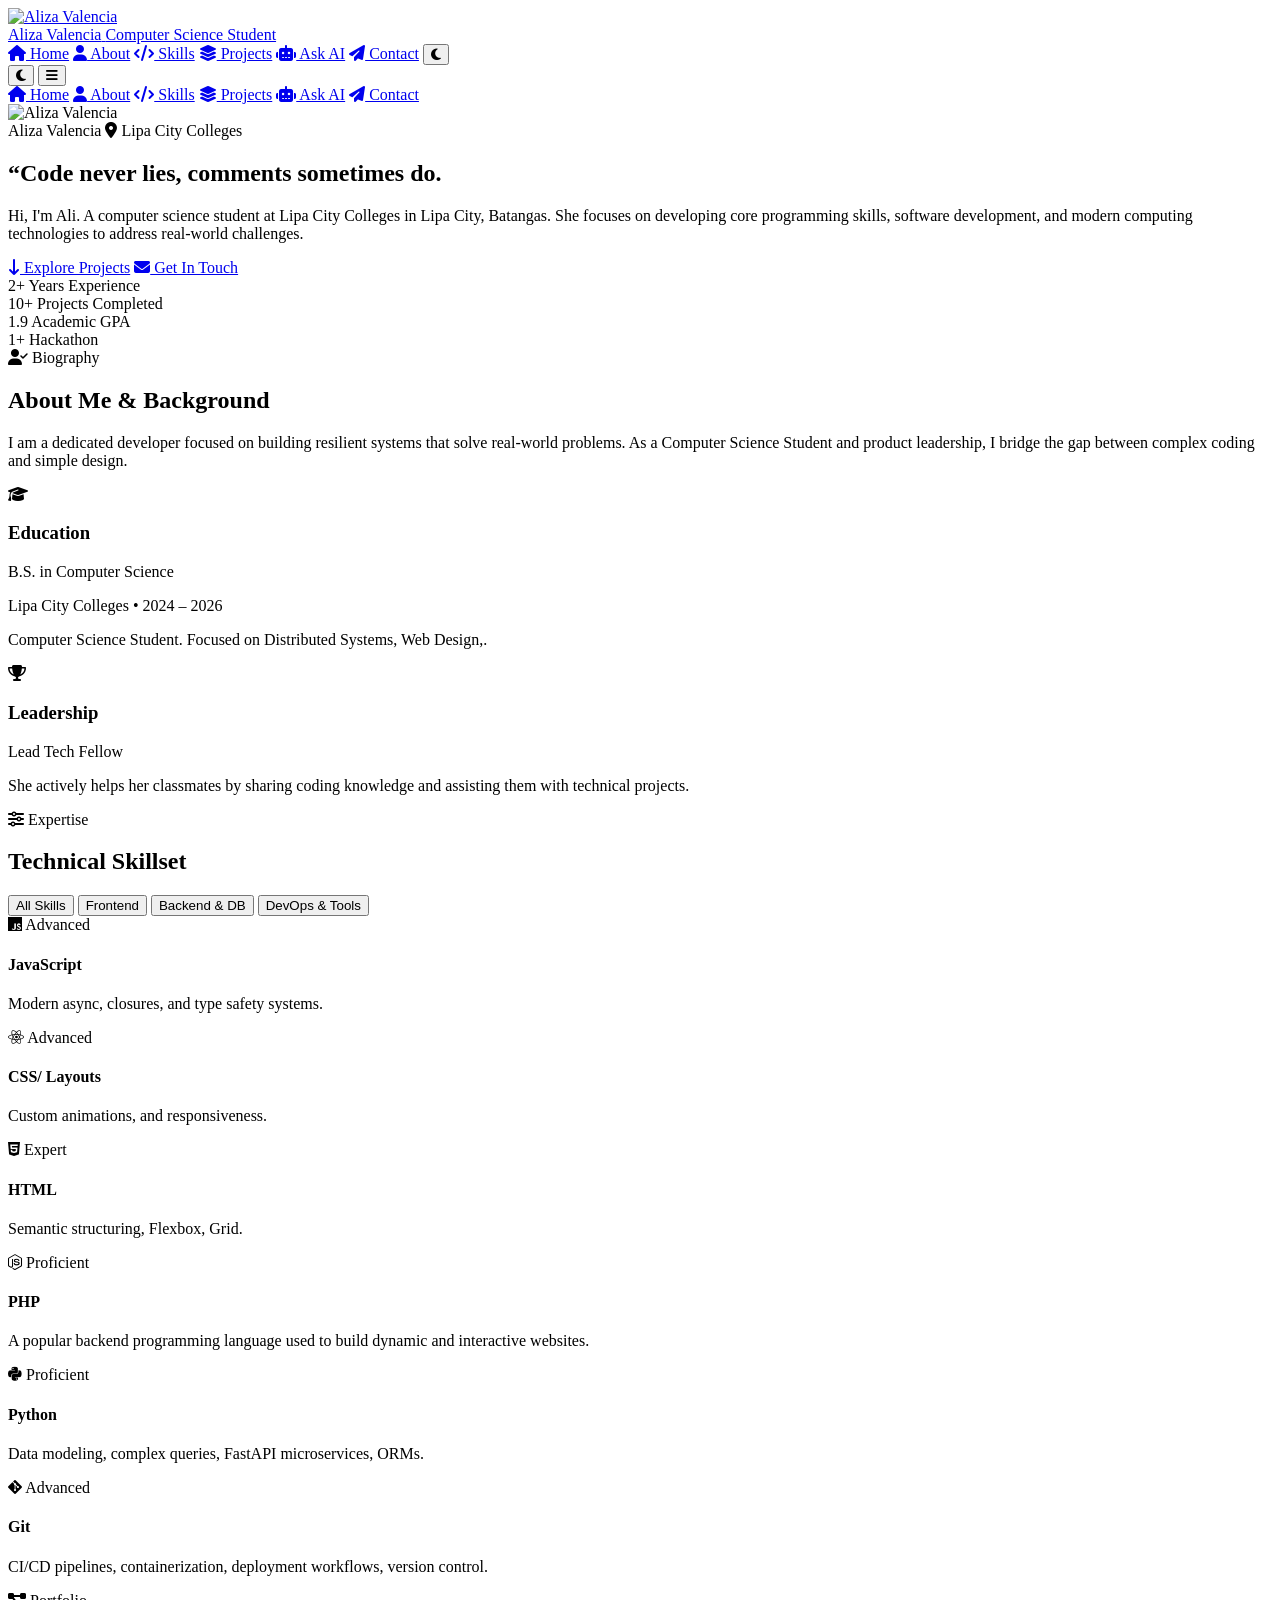
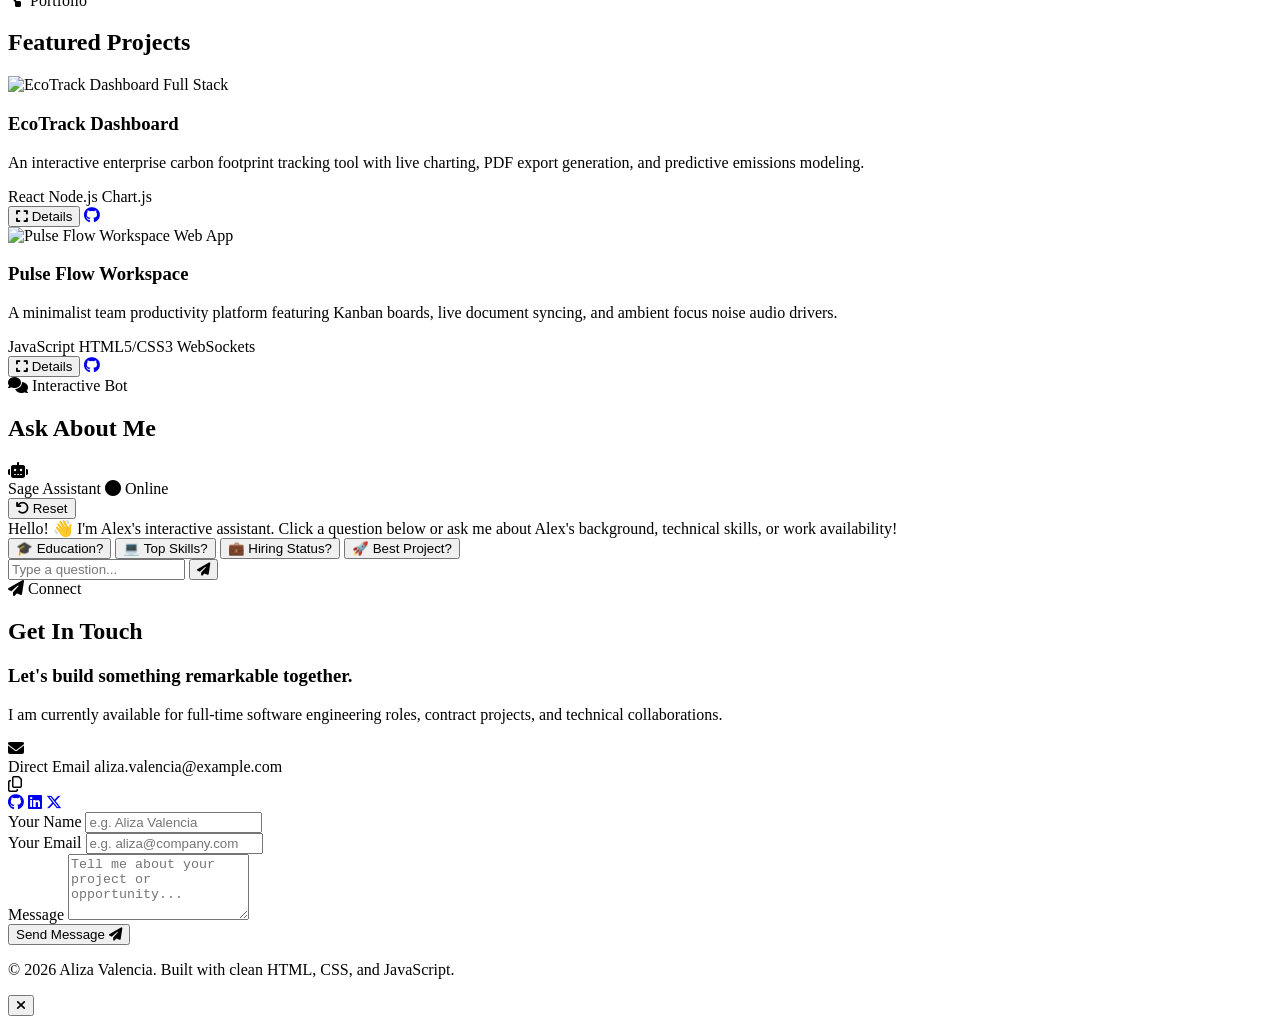
==== portfolio.html @ 04e6b5f7 "Add files via upload" ====
<!DOCTYPE html>
<html lang="en">
<head>
  <meta charset="UTF-8">
  <meta name="viewport" content="width=device-width, initial-scale=1.0">
  <title>Aliza Valencia | Portfolio</title>
  <link rel="preconnect" href="https://fonts.googleapis.com">
  <link rel="preconnect" href="https://fonts.gstatic.com" crossorigin>
  <link href="https://fonts.googleapis.com/css2?family=Plus+Jakarta+Sans:wght@400;500;600;700;800&family=Playfair+Display:ital,wght@0,600;0,700;1,400&display=swap" rel="stylesheet">
  <link rel="stylesheet" href="https://cdnjs.cloudflare.com/ajax/libs/font-awesome/6.4.0/css/all.min.css">
  <link rel="stylesheet" href="design.css">
</head>
<body>

  <header class="top-nav">
    <div class="nav-container">
      <a href="#home" class="brand-link">
        <img src="c:\Users\Engr Adrian Valencia\OneDrive\Desktop\Chaychay\0868f8cb-6e73-4989-818c-28b09427a394.jpg" alt="Aliza Valencia" class="nav-avatar">
        <div class="brand-text">
          <span class="brand-name">Aliza Valencia</span>
          <span class="brand-title">Computer Science Student </span>
        </div>
      </a>
      
      <nav class="desktop-links">
        <a href="#home"><i class="fa-solid fa-house"></i> Home</a>
        <a href="#about"><i class="fa-solid fa-user"></i> About</a>
        <a href="#skills"><i class="fa-solid fa-code"></i> Skills</a>
        <a href="#projects"><i class="fa-solid fa-layer-group"></i> Projects</a>
        <a href="#chatbot"><i class="fa-solid fa-robot"></i> Ask AI</a>
        <a href="#contact" class="nav-btn"><i class="fa-solid fa-paper-plane"></i> Contact</a>
        <button class="theme-toggle-btn" id="themeToggleBtn" aria-label="Toggle theme">
          <i class="fa-solid fa-moon"></i>
        </button>
      </nav>

      <div class="nav-right-mobile">
        <button class="theme-toggle-btn" id="themeToggleBtnMobile" aria-label="Toggle theme">
          <i class="fa-solid fa-moon"></i>
        </button>
        <button class="mobile-menu-btn" id="menuToggleBtn" aria-label="Toggle menu">
          <i class="fa-solid fa-bars"></i>
        </button>
      </div>
    </div>

    <div class="mobile-drawer" id="mobileDrawer">
      <a href="#home" class="mobile-link"><i class="fa-solid fa-house"></i> Home</a>
      <a href="#about" class="mobile-link"><i class="fa-solid fa-user"></i> About</a>
      <a href="#skills" class="mobile-link"><i class="fa-solid fa-code"></i> Skills</a>
      <a href="#projects" class="mobile-link"><i class="fa-solid fa-layer-group"></i> Projects</a>
      <a href="#chatbot" class="mobile-link"><i class="fa-solid fa-robot"></i> Ask AI</a>
      <a href="#contact" class="mobile-link"><i class="fa-solid fa-paper-plane"></i> Contact</a>
    </div>
  </header>

  <main class="main-layout">

    <section id="home" class="content-card hero-card">
      <div class="hero-top-bar">
        <div class="hero-profile-inline">
          <img src="c:\Users\Engr Adrian Valencia\OneDrive\Desktop\Chaychay\0868f8cb-6e73-4989-818c-28b09427a394.jpg" alt="Aliza Valencia" class="hero-avatar-sm">
          <div class="hero-meta">
            <span class="status-pill"><span class="status-dot"></span> Aliza Valencia</span>
            <span class="location-pill"><i class="fa-solid fa-location-dot"></i> Lipa City Colleges</span>
          </div>
        </div>
      </div>

      <div class="hero-body">
        <h1 class="hero-title">“Code never lies, <span class="accent-text">comments sometimes do.</span></h1>
        <p class="hero-description">
          Hi, I'm Ali. A computer science student at Lipa City Colleges in Lipa City, Batangas. She focuses on developing core programming skills, software development, and modern computing technologies to address real-world challenges.
        </p>

        <div class="hero-actions">
          <a href="#projects" class="primary-btn"><i class="fa-solid fa-arrow-down-long"></i> Explore Projects</a>
          <a href="#contact" class="secondary-btn"><i class="fa-solid fa-envelope"></i> Get In Touch</a>
        </div>
      </div>

      <div class="hero-stats-grid">
        <div class="stat-item">
          <span class="stat-num">2+</span>
          <span class="stat-label">Years Experience</span>
        </div>
        <div class="stat-item">
          <span class="stat-num">10+</span>
          <span class="stat-label">Projects Completed</span>
        </div>
        <div class="stat-item">
          <span class="stat-num">1.9</span>
          <span class="stat-label">Academic GPA</span>
        </div>
        <div class="stat-item">
          <span class="stat-num">1+</span>
          <span class="stat-label">Hackathon</span>
        </div>
      </div>
    </section>

    <section id="about" class="content-card">
      <div class="section-header">
        <span class="section-badge"><i class="fa-solid fa-user-check"></i> Biography</span>
        <h2 class="section-title">About Me & Background</h2>
      </div>

      <p class="about-lead">
        I am a dedicated developer focused on building resilient systems that solve real-world problems. As a Computer Science Student and product leadership, I bridge the gap between complex coding and simple design.
      </p>

      <div class="about-grid">
        <div class="about-box">
          <div class="box-icon"><i class="fa-solid fa-graduation-cap"></i></div>
          <h3>Education</h3>
          <p class="box-title">B.S. in Computer Science</p>
          <p class="box-subtitle">Lipa City Colleges • 2024 – 2026</p>
          <p class="box-desc">Computer Science Student. Focused on Distributed Systems, Web Design,.</p>
        </div>

        <div class="about-box">
          <div class="box-icon"><i class="fa-solid fa-trophy"></i></div>
          <h3>Leadership</h3>
          <p class="box-title">Lead Tech Fellow</p>
          <p class="box-desc">She actively helps her classmates by sharing coding knowledge and assisting them with technical projects.</p>
        </div>
      </div>
    </section>

    <section id="skills" class="content-card">
      <div class="section-header">
        <span class="section-badge"><i class="fa-solid fa-sliders"></i> Expertise</span>
        <h2 class="section-title">Technical Skillset</h2>
      </div>

      <div class="skill-tabs">
        <button class="skill-tab active" data-filter="all">All Skills</button>
        <button class="skill-tab" data-filter="frontend">Frontend</button>
        <button class="skill-tab" data-filter="backend">Backend & DB</button>
        <button class="skill-tab" data-filter="tools">DevOps & Tools</button>
      </div>

      <div class="skills-grid" id="skillsContainer">
        <div class="skill-card" data-category="frontend">
          <div class="skill-icon-header">
            <i class="fa-brands fa-js"></i>
            <span class="skill-level">Advanced</span>
          </div>
          <h4>JavaScript</h4>
          <p>Modern async, closures, and type safety systems.</p>
        </div>

        <div class="skill-card" data-category="frontend">
          <div class="skill-icon-header">
            <i class="fa-brands fa-react"></i>
            <span class="skill-level">Advanced</span>
          </div>
          <h4>CSS/ Layouts</h4>
          <p>Custom animations, and responsiveness.</p>
        </div>

        <div class="skill-card" data-category="frontend">
          <div class="skill-icon-header">
            <i class="fa-brands fa-html5"></i>
            <span class="skill-level">Expert</span>
          </div>
          <h4>HTML</h4>
          <p>Semantic structuring, Flexbox, Grid.</p>
        </div>

        <div class="skill-card" data-category="backend">
          <div class="skill-icon-header">
            <i class="fa-brands fa-node-js"></i>
            <span class="skill-level">Proficient</span>
          </div>
          <h4>PHP</h4>
          <p>A popular backend programming language used to build dynamic and interactive websites.</p>
        </div>

        <div class="skill-card" data-category="backend">
          <div class="skill-icon-header">
            <i class="fa-brands fa-python"></i>
            <span class="skill-level">Proficient</span>
          </div>
          <h4>Python</h4>
          <p>Data modeling, complex queries, FastAPI microservices, ORMs.</p>
        </div>

        <div class="skill-card" data-category="tools">
          <div class="skill-icon-header">
            <i class="fa-brands fa-git-alt"></i>
            <span class="skill-level">Advanced</span>
          </div>
          <h4>Git</h4>
          <p>CI/CD pipelines, containerization, deployment workflows, version control.</p>
        </div>
      </div>
    </section>

    <section id="projects" class="content-card">
      <div class="section-header">
        <span class="section-badge"><i class="fa-solid fa-diagram-project"></i> Portfolio</span>
        <h2 class="section-title">Featured Projects</h2>
      </div>

      <div class="projects-grid">
        <div class="project-card">
          <div class="project-img-wrapper">
            <img src="https://images.unsplash.com/photo-1551288049-bebda4e38f71?auto=format&fit=crop&q=80&w=700" alt="EcoTrack Dashboard">
            <span class="project-tag">Full Stack</span>
          </div>
          <div class="project-content">
            <h3>EcoTrack Dashboard</h3>
            <p>An interactive enterprise carbon footprint tracking tool with live charting, PDF export generation, and predictive emissions modeling.</p>
            <div class="project-pills">
              <span>React</span>
              <span>Node.js</span>
              <span>Chart.js</span>
            </div>
            <div class="project-links">
              <button class="project-btn modal-trigger" data-project="ecotrack"><i class="fa-solid fa-expand"></i> Details</button>
              <a href="https://github.com" target="_blank" rel="noopener" class="project-link-icon"><i class="fa-brands fa-github"></i></a>
            </div>
          </div>
        </div>

        <div class="project-card">
          <div class="project-img-wrapper">
            <img src="https://images.unsplash.com/photo-1507238691740-187a5b1d37b8?auto=format&fit=crop&q=80&w=700" alt="Pulse Flow Workspace">
            <span class="project-tag">Web App</span>
          </div>
          <div class="project-content">
            <h3>Pulse Flow Workspace</h3>
            <p>A minimalist team productivity platform featuring Kanban boards, live document syncing, and ambient focus noise audio drivers.</p>
            <div class="project-pills">
              <span>JavaScript</span>
              <span>HTML5/CSS3</span>
              <span>WebSockets</span>
            </div>
            <div class="project-links">
              <button class="project-btn modal-trigger" data-project="pulseflow"><i class="fa-solid fa-expand"></i> Details</button>
              <a href="https://github.com" target="_blank" rel="noopener" class="project-link-icon"><i class="fa-brands fa-github"></i></a>
            </div>
          </div>
        </div>
      </div>
    </section>

    <section id="chatbot" class="content-card">
      <div class="section-header">
        <span class="section-badge"><i class="fa-solid fa-comments"></i> Interactive Bot</span>
        <h2 class="section-title">Ask About Me</h2>
      </div>

      <div class="chat-container">
        <div class="chat-header">
          <div class="chat-bot-info">
            <div class="bot-avatar"><i class="fa-solid fa-robot"></i></div>
            <div>
              <span class="bot-name">Sage Assistant</span>
              <span class="bot-status"><i class="fa-solid fa-circle"></i> Online</span>
            </div>
          </div>
          <button class="reset-chat-btn" id="resetChatBtn"><i class="fa-solid fa-arrow-rotate-left"></i> Reset</button>
        </div>

        <div class="chat-body" id="chatBody">
          <div class="chat-msg bot">
            <div class="msg-content">
              Hello! 👋 I'm Alex's interactive assistant. Click a question below or ask me about Alex's background, technical skills, or work availability!
            </div>
          </div>
        </div>

        <div class="chat-chips">
          <button class="chip-btn" data-q="What is your educational background?">🎓 Education?</button>
          <button class="chip-btn" data-q="What are your top technical skills?">💻 Top Skills?</button>
          <button class="chip-btn" data-q="Are you available for hire?">💼 Hiring Status?</button>
          <button class="chip-btn" data-q="What is your favorite project?">🚀 Best Project?</button>
        </div>

        <form class="chat-input-row" id="chatForm">
          <input type="text" id="chatInput" placeholder="Type a question..." required autocomplete="off">
          <button type="submit" class="chat-send-btn"><i class="fa-solid fa-paper-plane"></i></button>
        </form>
      </div>
    </section>

    <section id="contact" class="content-card">
      <div class="section-header">
        <span class="section-badge"><i class="fa-solid fa-paper-plane"></i> Connect</span>
        <h2 class="section-title">Get In Touch</h2>
      </div>

      <div class="contact-grid">
        <div class="contact-info">
          <h3>Let's build something remarkable together.</h3>
          <p>I am currently available for full-time software engineering roles, contract projects, and technical collaborations.</p>

          <div class="contact-detail-card" id="copyEmailCard">
            <i class="fa-solid fa-envelope"></i>
            <div>
              <span class="detail-label">Direct Email</span>
              <span class="detail-val">aliza.valencia@example.com</span>
            </div>
            <i class="fa-regular fa-copy copy-icon"></i>
          </div>

          <div class="social-links">
            <a href="https://github.com" target="_blank" rel="noopener" aria-label="GitHub"><i class="fa-brands fa-github"></i></a>
            <a href="https://linkedin.com" target="_blank" rel="noopener" aria-label="LinkedIn"><i class="fa-brands fa-linkedin"></i></a>
            <a href="https://twitter.com" target="_blank" rel="noopener" aria-label="Twitter"><i class="fa-brands fa-x-twitter"></i></a>
          </div>
        </div>

        <form class="contact-form" id="contactForm">
          <div class="form-group">
            <label for="userName">Your Name</label>
            <input type="text" id="userName" required placeholder="e.g. Aliza Valencia">
          </div>
          <div class="form-group">
            <label for="userEmail">Your Email</label>
            <input type="email" id="userEmail" required placeholder="e.g. aliza@company.com">
          </div>
          <div class="form-group">
            <label for="userMsg">Message</label>
            <textarea id="userMsg" rows="4" required placeholder="Tell me about your project or opportunity..."></textarea>
          </div>
          <button type="submit" class="submit-btn" id="submitBtn">
            <span>Send Message</span> <i class="fa-solid fa-paper-plane"></i>
          </button>
          <div class="form-feedback" id="formFeedback"></div>
        </form>
      </div>
    </section>

    <footer class="site-footer">
      <p>© 2026 Aliza Valencia. Built with clean HTML, CSS, and JavaScript.</p>
    </footer>

  </main>

  <div class="modal-backdrop" id="projectModal">
    <div class="modal-card">
      <button class="modal-close" id="modalCloseBtn"><i class="fa-solid fa-xmark"></i></button>
      <div id="modalContent"></div>
    </div>
  </div>

  <script src="pf.js"></script>
</body>
</html>
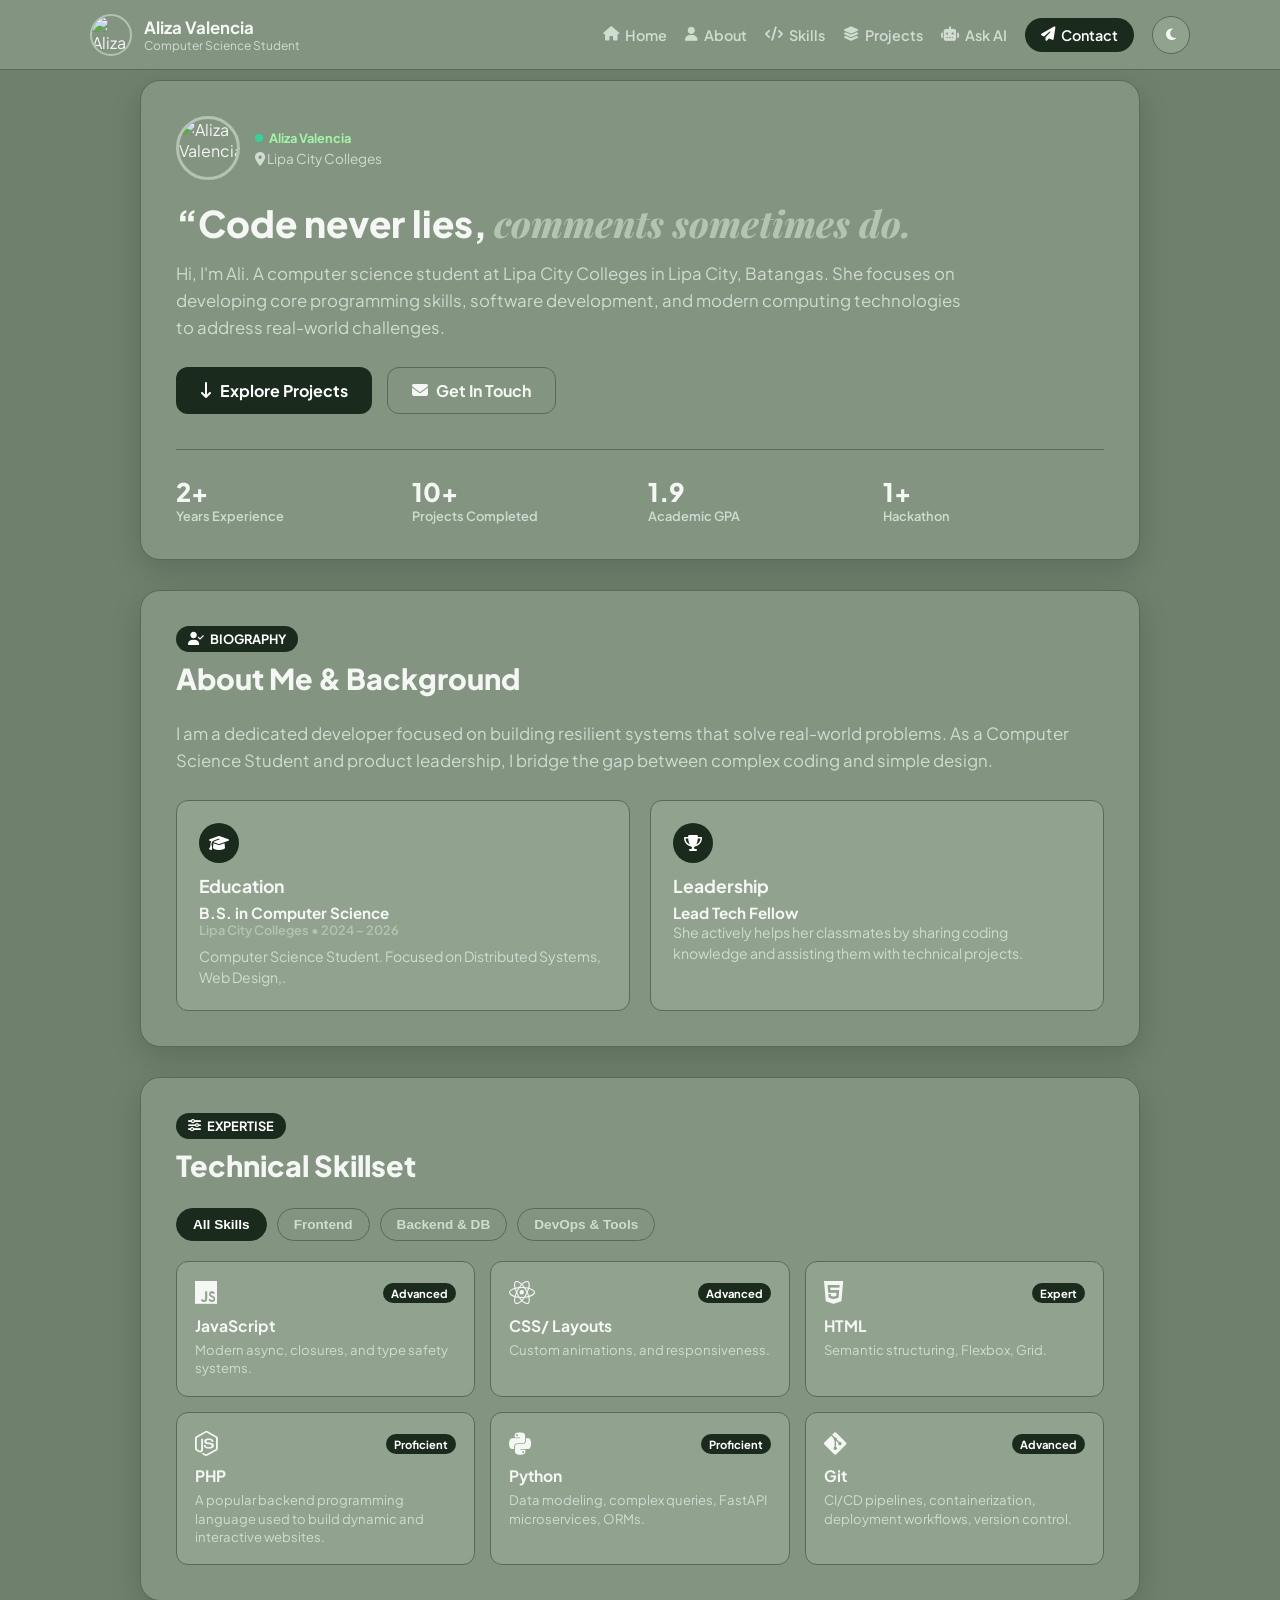
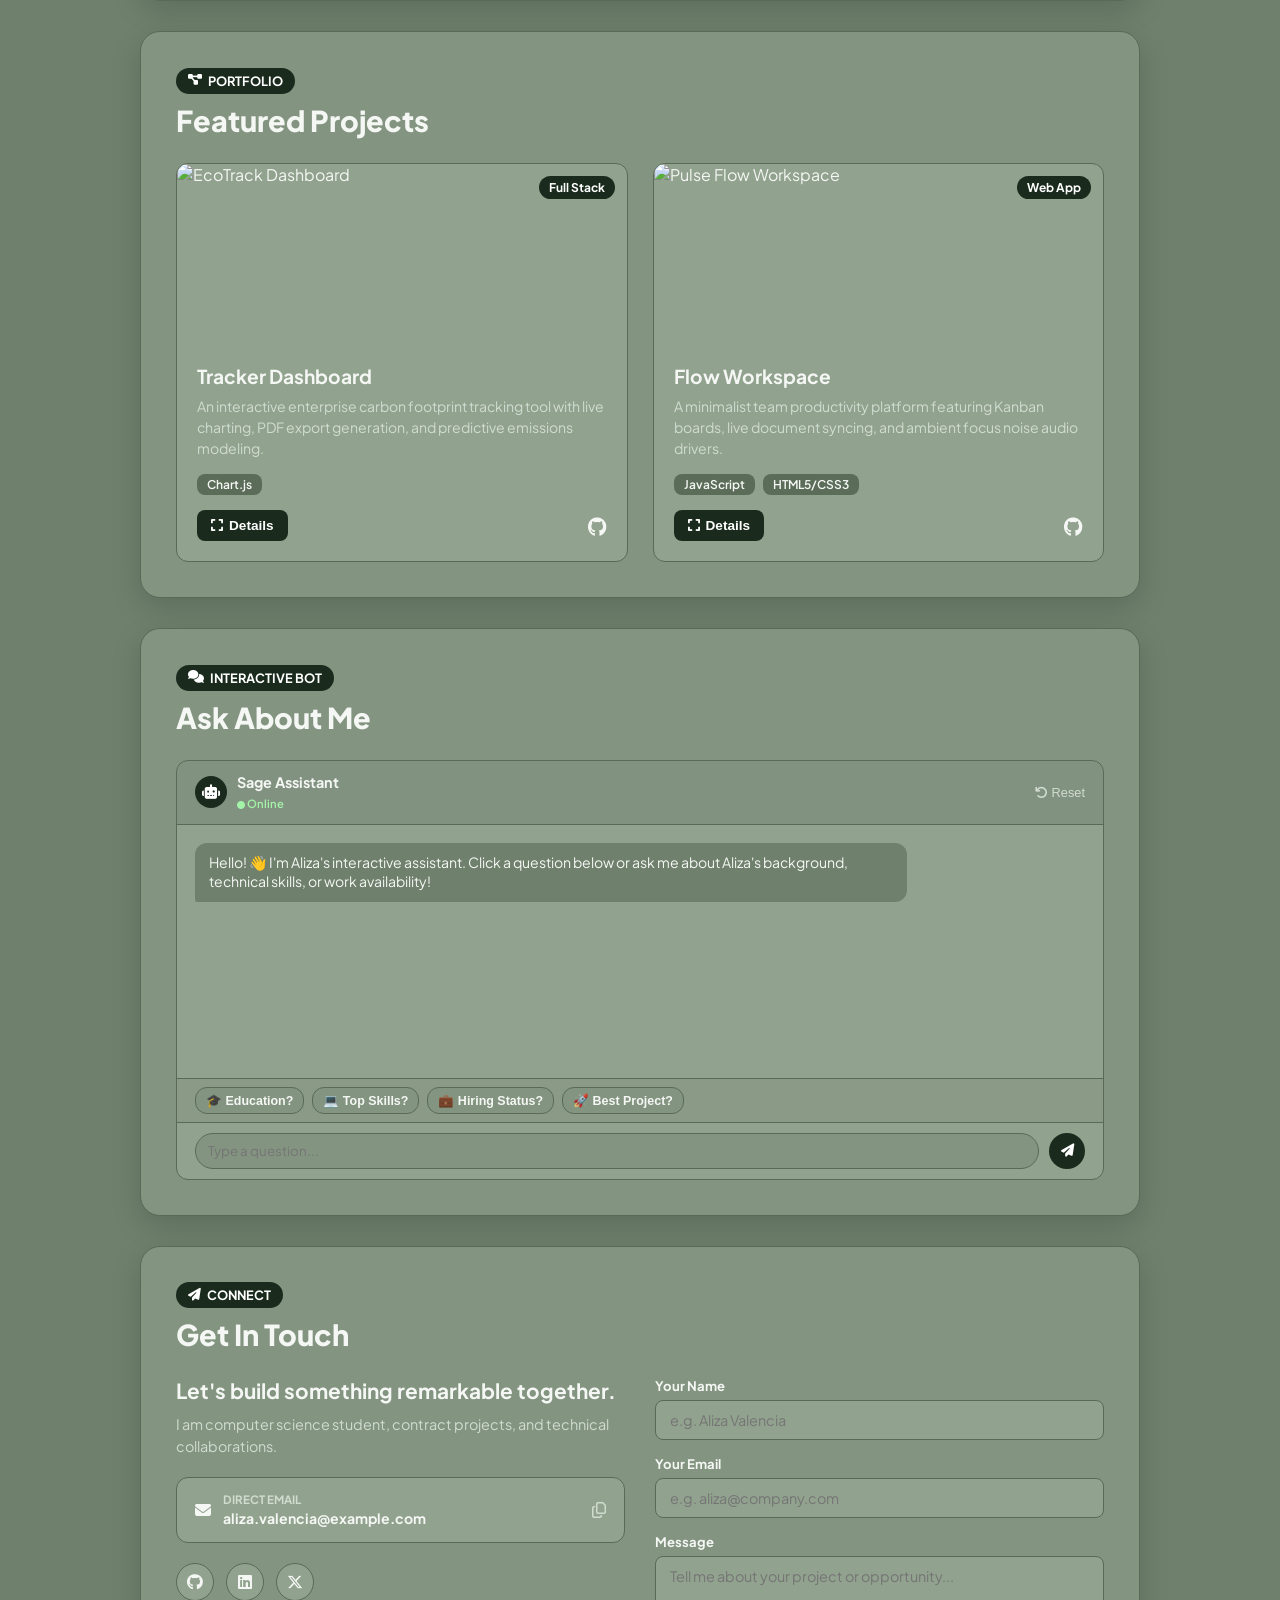
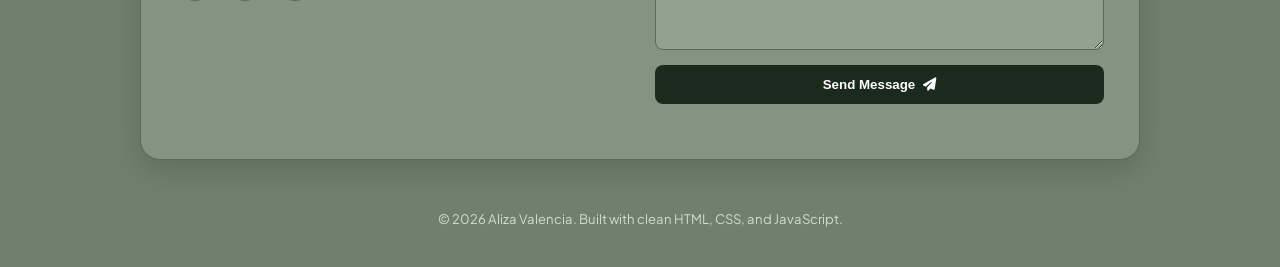
==== commit eaaef671: "Update portfolio.html" ====
--- a/portfolio.html
+++ b/portfolio.html
@@ -8,14 +8,977 @@
   <link rel="preconnect" href="https://fonts.gstatic.com" crossorigin>
   <link href="https://fonts.googleapis.com/css2?family=Plus+Jakarta+Sans:wght@400;500;600;700;800&family=Playfair+Display:ital,wght@0,600;0,700;1,400&display=swap" rel="stylesheet">
   <link rel="stylesheet" href="https://cdnjs.cloudflare.com/ajax/libs/font-awesome/6.4.0/css/all.min.css">
-  <link rel="stylesheet" href="design.css">
+  
+  <style>
+    :root {
+      --bg-main: #6F806D;
+      --bg-card: #839481;
+      --bg-card-hover: #91A28E;
+      --text-main: #F4F7F3;
+      --text-muted: #D1DCD0;
+      --accent-sage: #B4C4B2;
+      --accent-deep: #1A2B1D;
+      --border-color: #596A57;
+      --chip-bg: #5B6C59;
+      --radius-lg: 20px;
+      --radius-md: 12px;
+      --radius-sm: 8px;
+      --shadow-soft: 0 10px 30px rgba(0, 0, 0, 0.15);
+      --transition: all 0.25s ease;
+    }
+
+    [data-theme="dark"] {
+      --bg-main: #141E15;
+      --bg-card: #1D2A1F;
+      --bg-card-hover: #263829;
+      --text-main: #E2EAE1;
+      --text-muted: #99AB97;
+      --accent-sage: #537557;
+      --accent-deep: #34D399;
+      --border-color: #2D3F30;
+      --chip-bg: #273929;
+      --shadow-soft: 0 10px 30px rgba(0, 0, 0, 0.4);
+    }
+
+    * {
+      box-sizing: border-box;
+      margin: 0;
+      padding: 0;
+    }
+
+    html {
+      scroll-behavior: smooth;
+      font-family: 'Plus Jakarta Sans', sans-serif;
+      background-color: var(--bg-main);
+      color: var(--text-main);
+    }
+
+    body {
+      min-height: 100vh;
+      padding-top: 80px;
+      padding-bottom: 40px;
+      transition: background-color 0.3s ease, color 0.3s ease;
+    }
+
+    .top-nav {
+      position: fixed;
+      top: 0;
+      left: 0;
+      width: 100%;
+      height: 70px;
+      background: var(--bg-card);
+      backdrop-filter: blur(12px);
+      border-bottom: 1px solid var(--border-color);
+      z-index: 1000;
+      display: flex;
+      align-items: center;
+    }
+
+    .nav-container {
+      width: 90%;
+      max-width: 1100px;
+      margin: 0 auto;
+      display: flex;
+      justify-content: space-between;
+      align-items: center;
+    }
+
+    .brand-link {
+      display: flex;
+      align-items: center;
+      gap: 12px;
+      text-decoration: none;
+      color: var(--text-main);
+    }
+
+    .nav-avatar {
+      width: 42px;
+      height: 42px;
+      border-radius: 50%;
+      object-fit: cover;
+      border: 2px solid var(--accent-sage);
+    }
+
+    .brand-text {
+      display: flex;
+      flex-direction: column;
+    }
+
+    .brand-name {
+      font-weight: 700;
+      font-size: 1.05rem;
+    }
+
+    .brand-title {
+      font-size: 0.75rem;
+      color: var(--text-muted);
+    }
+
+    .desktop-links {
+      display: flex;
+      gap: 18px;
+      align-items: center;
+    }
+
+    .desktop-links a {
+      text-decoration: none;
+      color: var(--text-muted);
+      font-size: 0.9rem;
+      font-weight: 600;
+      transition: var(--transition);
+      display: flex;
+      align-items: center;
+      gap: 6px;
+    }
+
+    .desktop-links a:hover {
+      color: var(--text-main);
+    }
+
+    .desktop-links .nav-btn {
+      background: var(--accent-deep);
+      color: #fff;
+      padding: 8px 16px;
+      border-radius: 20px;
+    }
+
+    [data-theme="dark"] .desktop-links .nav-btn {
+      color: #141E15;
+    }
+
+    .theme-toggle-btn {
+      background: var(--bg-card-hover);
+      border: 1px solid var(--border-color);
+      color: var(--text-main);
+      width: 38px;
+      height: 38px;
+      border-radius: 50%;
+      display: flex;
+      align-items: center;
+      justify-content: center;
+      cursor: pointer;
+      transition: var(--transition);
+    }
+
+    .nav-right-mobile {
+      display: none;
+      align-items: center;
+      gap: 10px;
+    }
+
+    .mobile-menu-btn {
+      background: none;
+      border: none;
+      font-size: 1.4rem;
+      color: var(--text-main);
+      cursor: pointer;
+    }
+
+    .mobile-drawer {
+      display: none;
+      position: absolute;
+      top: 70px;
+      left: 0;
+      width: 100%;
+      background: var(--bg-card);
+      border-bottom: 1px solid var(--border-color);
+      padding: 20px;
+      flex-direction: column;
+      gap: 15px;
+    }
+
+    .mobile-drawer.open {
+      display: flex;
+    }
+
+    .mobile-link {
+      text-decoration: none;
+      color: var(--text-main);
+      font-weight: 600;
+      display: flex;
+      align-items: center;
+      gap: 10px;
+    }
+
+    .main-layout {
+      width: 90%;
+      max-width: 1000px;
+      margin: 0 auto;
+      display: flex;
+      flex-direction: column;
+      gap: 30px;
+    }
+
+    .content-card {
+      background: var(--bg-card);
+      border: 1px solid var(--border-color);
+      border-radius: var(--radius-lg);
+      padding: 35px;
+      box-shadow: var(--shadow-soft);
+      transition: var(--transition);
+    }
+
+    .section-header {
+      margin-bottom: 25px;
+    }
+
+    .section-badge {
+      display: inline-flex;
+      align-items: center;
+      gap: 6px;
+      background: var(--accent-deep);
+      color: #fff;
+      font-size: 0.8rem;
+      font-weight: 700;
+      padding: 5px 12px;
+      border-radius: 20px;
+      margin-bottom: 8px;
+      text-transform: uppercase;
+    }
+
+    [data-theme="dark"] .section-badge {
+      color: #141E15;
+    }
+
+    .section-title {
+      font-size: 1.8rem;
+      font-weight: 800;
+      color: var(--text-main);
+    }
+
+    .hero-top-bar {
+      margin-bottom: 20px;
+    }
+
+    .hero-profile-inline {
+      display: flex;
+      align-items: center;
+      gap: 15px;
+    }
+
+    .hero-avatar-sm {
+      width: 64px;
+      height: 64px;
+      border-radius: 50%;
+      object-fit: cover;
+      border: 3px solid var(--accent-sage);
+    }
+
+    .hero-meta {
+      display: flex;
+      flex-direction: column;
+      gap: 4px;
+    }
+
+    .status-pill {
+      display: inline-flex;
+      align-items: center;
+      gap: 6px;
+      font-size: 0.8rem;
+      font-weight: 700;
+      color: #A3F3A8;
+    }
+
+    .status-dot {
+      width: 8px;
+      height: 8px;
+      background-color: #34D399;
+      border-radius: 50%;
+    }
+
+    .location-pill {
+      font-size: 0.85rem;
+      color: var(--text-muted);
+    }
+
+    .hero-title {
+      font-size: 2.3rem;
+      font-weight: 800;
+      line-height: 1.25;
+      margin-bottom: 15px;
+    }
+
+    .hero-title .accent-text {
+      color: var(--accent-sage);
+      font-family: 'Playfair Display', serif;
+      font-style: italic;
+    }
+
+    .hero-description {
+      font-size: 1.05rem;
+      color: var(--text-muted);
+      line-height: 1.6;
+      margin-bottom: 25px;
+      max-width: 800px;
+    }
+
+    .hero-actions {
+      display: flex;
+      gap: 15px;
+      flex-wrap: wrap;
+      margin-bottom: 35px;
+    }
+
+    .primary-btn, .secondary-btn {
+      display: inline-flex;
+      align-items: center;
+      gap: 8px;
+      padding: 12px 24px;
+      border-radius: var(--radius-md);
+      font-weight: 700;
+      text-decoration: none;
+      transition: var(--transition);
+    }
+
+    .primary-btn {
+      background: var(--accent-deep);
+      color: #fff;
+    }
+
+    [data-theme="dark"] .primary-btn {
+      color: #141E15;
+    }
+
+    .secondary-btn {
+      background: transparent;
+      color: var(--text-main);
+      border: 1px solid var(--border-color);
+    }
+
+    .secondary-btn:hover {
+      background: var(--bg-card-hover);
+    }
+
+    .hero-stats-grid {
+      display: grid;
+      grid-template-columns: repeat(auto-fit, minmax(130px, 1fr));
+      gap: 15px;
+      padding-top: 25px;
+      border-top: 1px solid var(--border-color);
+    }
+
+    .stat-item {
+      display: flex;
+      flex-direction: column;
+    }
+
+    .stat-num {
+      font-size: 1.6rem;
+      font-weight: 800;
+      color: var(--text-main);
+    }
+
+    .stat-label {
+      font-size: 0.8rem;
+      color: var(--text-muted);
+      font-weight: 600;
+    }
+
+    .about-lead {
+      font-size: 1.05rem;
+      line-height: 1.6;
+      color: var(--text-muted);
+      margin-bottom: 25px;
+    }
+
+    .about-grid {
+      display: grid;
+      grid-template-columns: repeat(auto-fit, minmax(280px, 1fr));
+      gap: 20px;
+    }
+
+    .about-box {
+      background: var(--bg-card-hover);
+      border: 1px solid var(--border-color);
+      padding: 22px;
+      border-radius: var(--radius-md);
+    }
+
+    .box-icon {
+      width: 40px;
+      height: 40px;
+      border-radius: 50%;
+      background: var(--accent-deep);
+      color: #fff;
+      display: flex;
+      align-items: center;
+      justify-content: center;
+      margin-bottom: 12px;
+    }
+
+    [data-theme="dark"] .box-icon {
+      color: #141E15;
+    }
+
+    .about-box h3 {
+      font-size: 1.1rem;
+      margin-bottom: 6px;
+    }
+
+    .box-title {
+      font-weight: 700;
+      font-size: 0.95rem;
+    }
+
+    .box-subtitle {
+      font-size: 0.8rem;
+      color: var(--accent-sage);
+      font-weight: 600;
+      margin-bottom: 8px;
+    }
+
+    .box-desc {
+      font-size: 0.88rem;
+      color: var(--text-muted);
+      line-height: 1.5;
+    }
+
+    .skill-tabs {
+      display: flex;
+      gap: 10px;
+      margin-bottom: 20px;
+      flex-wrap: wrap;
+    }
+
+    .skill-tab {
+      background: transparent;
+      border: 1px solid var(--border-color);
+      padding: 8px 16px;
+      border-radius: 20px;
+      font-weight: 600;
+      font-size: 0.85rem;
+      cursor: pointer;
+      color: var(--text-muted);
+      transition: var(--transition);
+    }
+
+    .skill-tab.active, .skill-tab:hover {
+      background: var(--accent-deep);
+      color: #fff;
+      border-color: var(--accent-deep);
+    }
+
+    [data-theme="dark"] .skill-tab.active {
+      color: #141E15;
+    }
+
+    .skills-grid {
+      display: grid;
+      grid-template-columns: repeat(auto-fit, minmax(240px, 1fr));
+      gap: 15px;
+    }
+
+    .skill-card {
+      background: var(--bg-card-hover);
+      border: 1px solid var(--border-color);
+      padding: 18px;
+      border-radius: var(--radius-md);
+      transition: var(--transition);
+    }
+
+    .skill-card:hover {
+      transform: translateY(-3px);
+      border-color: var(--accent-sage);
+    }
+
+    .skill-icon-header {
+      display: flex;
+      justify-content: space-between;
+      align-items: center;
+      margin-bottom: 10px;
+    }
+
+    .skill-icon-header i {
+      font-size: 1.6rem;
+      color: var(--text-main);
+    }
+
+    .skill-level {
+      font-size: 0.7rem;
+      font-weight: 700;
+      background: var(--accent-deep);
+      color: #fff;
+      padding: 3px 8px;
+      border-radius: 10px;
+    }
+
+    [data-theme="dark"] .skill-level {
+      color: #141E15;
+    }
+
+    .skill-card h4 {
+      font-size: 0.98rem;
+      margin-bottom: 6px;
+    }
+
+    .skill-card p {
+      font-size: 0.82rem;
+      color: var(--text-muted);
+      line-height: 1.4;
+    }
+
+    .projects-grid {
+      display: grid;
+      grid-template-columns: repeat(auto-fit, minmax(300px, 1fr));
+      gap: 25px;
+    }
+
+    .project-card {
+      background: var(--bg-card-hover);
+      border: 1px solid var(--border-color);
+      border-radius: var(--radius-md);
+      overflow: hidden;
+      display: flex;
+      flex-direction: column;
+    }
+
+    .project-img-wrapper {
+      position: relative;
+      height: 180px;
+    }
+
+    .project-img-wrapper img {
+      width: 100%;
+      height: 100%;
+      object-fit: cover;
+    }
+
+    .project-tag {
+      position: absolute;
+      top: 12px;
+      right: 12px;
+      background: var(--accent-deep);
+      color: #fff;
+      font-size: 0.75rem;
+      font-weight: 700;
+      padding: 4px 10px;
+      border-radius: 12px;
+    }
+
+    [data-theme="dark"] .project-tag {
+      color: #141E15;
+    }
+
+    .project-content {
+      padding: 20px;
+      display: flex;
+      flex-direction: column;
+      flex-grow: 1;
+    }
+
+    .project-content h3 {
+      font-size: 1.2rem;
+      margin-bottom: 8px;
+    }
+
+    .project-content p {
+      font-size: 0.88rem;
+      color: var(--text-muted);
+      line-height: 1.5;
+      margin-bottom: 15px;
+      flex-grow: 1;
+    }
+
+    .project-pills {
+      display: flex;
+      gap: 8px;
+      margin-bottom: 15px;
+      flex-wrap: wrap;
+    }
+
+    .project-pills span {
+      font-size: 0.75rem;
+      background: var(--chip-bg);
+      padding: 3px 10px;
+      border-radius: 8px;
+      font-weight: 600;
+    }
+
+    .project-links {
+      display: flex;
+      justify-content: space-between;
+      align-items: center;
+    }
+
+    .project-btn {
+      background: var(--accent-deep);
+      color: #fff;
+      border: none;
+      padding: 8px 14px;
+      border-radius: var(--radius-sm);
+      font-size: 0.85rem;
+      font-weight: 600;
+      cursor: pointer;
+      display: flex;
+      align-items: center;
+      gap: 6px;
+    }
+
+    [data-theme="dark"] .project-btn {
+      color: #141E15;
+    }
+
+    .project-link-icon {
+      color: var(--text-main);
+      font-size: 1.2rem;
+    }
+
+    .chat-container {
+      background: var(--bg-card-hover);
+      border: 1px solid var(--border-color);
+      border-radius: var(--radius-md);
+      overflow: hidden;
+      display: flex;
+      flex-direction: column;
+      height: 420px;
+    }
+
+    .chat-header {
+      background: rgba(0, 0, 0, 0.1);
+      padding: 12px 18px;
+      border-bottom: 1px solid var(--border-color);
+      display: flex;
+      justify-content: space-between;
+      align-items: center;
+    }
+
+    .chat-bot-info {
+      display: flex;
+      align-items: center;
+      gap: 10px;
+    }
+
+    .bot-avatar {
+      width: 32px;
+      height: 32px;
+      background: var(--accent-deep);
+      color: #fff;
+      border-radius: 50%;
+      display: flex;
+      align-items: center;
+      justify-content: center;
+      font-size: 0.9rem;
+    }
+
+    [data-theme="dark"] .bot-avatar {
+      color: #141E15;
+    }
+
+    .bot-name {
+      font-weight: 700;
+      font-size: 0.9rem;
+      display: block;
+    }
+
+    .bot-status {
+      font-size: 0.7rem;
+      color: #A3F3A8;
+      font-weight: 600;
+    }
+
+    .bot-status i {
+      font-size: 0.5rem;
+    }
+
+    .reset-chat-btn {
+      background: none;
+      border: none;
+      font-size: 0.8rem;
+      color: var(--text-muted);
+      cursor: pointer;
+    }
+
+    .chat-body {
+      padding: 18px;
+      flex-grow: 1;
+      overflow-y: auto;
+      display: flex;
+      flex-direction: column;
+      gap: 12px;
+    }
+
+    .chat-msg {
+      display: flex;
+      max-width: 80%;
+    }
+
+    .chat-msg.bot {
+      align-self: flex-start;
+    }
+
+    .chat-msg.user {
+      align-self: flex-end;
+    }
+
+    .msg-content {
+      padding: 10px 14px;
+      border-radius: 12px;
+      font-size: 0.88rem;
+      line-height: 1.4;
+    }
+
+    .chat-msg.bot .msg-content {
+      background: var(--bg-main);
+      border-bottom-left-radius: 2px;
+    }
+
+    .chat-msg.user .msg-content {
+      background: var(--accent-deep);
+      color: #fff;
+      border-bottom-right-radius: 2px;
+    }
+
+    [data-theme="dark"] .chat-msg.user .msg-content {
+      color: #141E15;
+    }
+
+    .chat-chips {
+      padding: 8px 18px;
+      display: flex;
+      gap: 8px;
+      overflow-x: auto;
+      border-top: 1px solid var(--border-color);
+      background: rgba(0, 0, 0, 0.05);
+    }
+
+    .chip-btn {
+      white-space: nowrap;
+      background: var(--bg-card);
+      border: 1px solid var(--border-color);
+      padding: 5px 10px;
+      border-radius: 12px;
+      font-size: 0.78rem;
+      font-weight: 600;
+      cursor: pointer;
+      color: var(--text-main);
+    }
+
+    .chat-input-row {
+      display: flex;
+      padding: 10px 18px;
+      border-top: 1px solid var(--border-color);
+      gap: 10px;
+    }
+
+    .chat-input-row input {
+      flex-grow: 1;
+      background: var(--bg-card);
+      border: 1px solid var(--border-color);
+      padding: 8px 12px;
+      border-radius: 20px;
+      outline: none;
+      font-family: inherit;
+      color: var(--text-main);
+    }
+
+    .chat-send-btn {
+      background: var(--accent-deep);
+      color: #fff;
+      border: none;
+      width: 36px;
+      height: 36px;
+      border-radius: 50%;
+      cursor: pointer;
+    }
+
+    [data-theme="dark"] .chat-send-btn {
+      color: #141E15;
+    }
+
+    .contact-grid {
+      display: grid;
+      grid-template-columns: repeat(auto-fit, minmax(280px, 1fr));
+      gap: 30px;
+    }
+
+    .contact-info h3 {
+      font-size: 1.3rem;
+      margin-bottom: 10px;
+    }
+
+    .contact-info p {
+      color: var(--text-muted);
+      font-size: 0.9rem;
+      line-height: 1.5;
+      margin-bottom: 20px;
+    }
+
+    .contact-detail-card {
+      background: var(--bg-card-hover);
+      border: 1px solid var(--border-color);
+      padding: 14px 18px;
+      border-radius: var(--radius-md);
+      display: flex;
+      align-items: center;
+      gap: 12px;
+      cursor: pointer;
+      margin-bottom: 20px;
+    }
+
+    .detail-label {
+      display: block;
+      font-size: 0.72rem;
+      color: var(--text-muted);
+      font-weight: 700;
+      text-transform: uppercase;
+    }
+
+    .detail-val {
+      font-size: 0.88rem;
+      font-weight: 700;
+    }
+
+    .copy-icon {
+      margin-left: auto;
+      color: var(--text-muted);
+    }
+
+    .social-links {
+      display: flex;
+      gap: 12px;
+    }
+
+    .social-links a {
+      width: 38px;
+      height: 38px;
+      border-radius: 50%;
+      background: var(--bg-card-hover);
+      border: 1px solid var(--border-color);
+      color: var(--text-main);
+      display: flex;
+      align-items: center;
+      justify-content: center;
+      text-decoration: none;
+      transition: var(--transition);
+    }
+
+    .social-links a:hover {
+      background: var(--accent-deep);
+      color: #fff;
+    }
+
+    .contact-form {
+      display: flex;
+      flex-direction: column;
+      gap: 15px;
+    }
+
+    .form-group {
+      display: flex;
+      flex-direction: column;
+      gap: 6px;
+    }
+
+    .form-group label {
+      font-size: 0.82rem;
+      font-weight: 700;
+    }
+
+    .form-group input, .form-group textarea {
+      background: var(--bg-card-hover);
+      border: 1px solid var(--border-color);
+      padding: 10px 14px;
+      border-radius: var(--radius-sm);
+      font-family: inherit;
+      font-size: 0.9rem;
+      outline: none;
+      color: var(--text-main);
+    }
+
+    .submit-btn {
+      background: var(--accent-deep);
+      color: #fff;
+      border: none;
+      padding: 12px;
+      border-radius: var(--radius-sm);
+      font-weight: 700;
+      cursor: pointer;
+      display: flex;
+      align-items: center;
+      justify-content: center;
+      gap: 8px;
+    }
+
+    [data-theme="dark"] .submit-btn {
+      color: #141E15;
+    }
+
+    .form-feedback {
+      font-size: 0.85rem;
+      font-weight: 600;
+      color: #A3F3A8;
+      margin-top: 5px;
+    }
+
+    .modal-backdrop {
+      position: fixed;
+      top: 0;
+      left: 0;
+      width: 100%;
+      height: 100%;
+      background: rgba(0,0,0,0.6);
+      backdrop-filter: blur(4px);
+      display: flex;
+      align-items: center;
+      justify-content: center;
+      z-index: 2000;
+      opacity: 0;
+      pointer-events: none;
+      transition: opacity 0.25s ease;
+    }
+
+    .modal-backdrop.open {
+      opacity: 1;
+      pointer-events: auto;
+    }
+
+    .modal-card {
+      background: var(--bg-card);
+      border: 1px solid var(--border-color);
+      width: 90%;
+      max-width: 550px;
+      border-radius: var(--radius-lg);
+      padding: 25px;
+      position: relative;
+    }
+
+    .modal-close {
+      position: absolute;
+      top: 15px;
+      right: 15px;
+      background: none;
+      border: none;
+      font-size: 1.2rem;
+      cursor: pointer;
+      color: var(--text-muted);
+    }
+
+    .site-footer {
+      text-align: center;
+      padding-top: 20px;
+      font-size: 0.82rem;
+      color: var(--text-muted);
+    }
+
+    @media (max-width: 768px) {
+      .desktop-links {
+        display: none;
+      }
+      .nav-right-mobile {
+        display: flex;
+      }
+      .hero-title {
+        font-size: 1.8rem;
+      }
+    }
+  </style>
 </head>
 <body>
 
   <header class="top-nav">
     <div class="nav-container">
       <a href="#home" class="brand-link">
-        <img src="c:\Users\Engr Adrian Valencia\OneDrive\Desktop\Chaychay\0868f8cb-6e73-4989-818c-28b09427a394.jpg" alt="Aliza Valencia" class="nav-avatar">
+        <img src="https://via.placeholder.com/150" alt="Aliza Valencia" class="nav-avatar">
         <div class="brand-text">
           <span class="brand-name">Aliza Valencia</span>
           <span class="brand-title">Computer Science Student </span>
@@ -59,7 +1022,7 @@
     <section id="home" class="content-card hero-card">
       <div class="hero-top-bar">
         <div class="hero-profile-inline">
-          <img src="c:\Users\Engr Adrian Valencia\OneDrive\Desktop\Chaychay\0868f8cb-6e73-4989-818c-28b09427a394.jpg" alt="Aliza Valencia" class="hero-avatar-sm">
+          <img src="https://via.placeholder.com/150" alt="Aliza Valencia" class="hero-avatar-sm">
           <div class="hero-meta">
             <span class="status-pill"><span class="status-dot"></span> Aliza Valencia</span>
             <span class="location-pill"><i class="fa-solid fa-location-dot"></i> Lipa City Colleges</span>
@@ -210,11 +1173,9 @@
             <span class="project-tag">Full Stack</span>
           </div>
           <div class="project-content">
-            <h3>EcoTrack Dashboard</h3>
+            <h3>Tracker Dashboard</h3>
             <p>An interactive enterprise carbon footprint tracking tool with live charting, PDF export generation, and predictive emissions modeling.</p>
             <div class="project-pills">
-              <span>React</span>
-              <span>Node.js</span>
               <span>Chart.js</span>
             </div>
             <div class="project-links">
@@ -230,12 +1191,11 @@
             <span class="project-tag">Web App</span>
           </div>
           <div class="project-content">
-            <h3>Pulse Flow Workspace</h3>
+            <h3>Flow Workspace</h3>
             <p>A minimalist team productivity platform featuring Kanban boards, live document syncing, and ambient focus noise audio drivers.</p>
             <div class="project-pills">
               <span>JavaScript</span>
               <span>HTML5/CSS3</span>
-              <span>WebSockets</span>
             </div>
             <div class="project-links">
               <button class="project-btn modal-trigger" data-project="pulseflow"><i class="fa-solid fa-expand"></i> Details</button>
@@ -267,7 +1227,7 @@
         <div class="chat-body" id="chatBody">
           <div class="chat-msg bot">
             <div class="msg-content">
-              Hello! 👋 I'm Alex's interactive assistant. Click a question below or ask me about Alex's background, technical skills, or work availability!
+              Hello! 👋 I'm Aliza's interactive assistant. Click a question below or ask me about Aliza's background, technical skills, or work availability!
             </div>
           </div>
         </div>
@@ -295,7 +1255,7 @@
       <div class="contact-grid">
         <div class="contact-info">
           <h3>Let's build something remarkable together.</h3>
-          <p>I am currently available for full-time software engineering roles, contract projects, and technical collaborations.</p>
+          <p>I am computer science student, contract projects, and technical collaborations.</p>
 
           <div class="contact-detail-card" id="copyEmailCard">
             <i class="fa-solid fa-envelope"></i>
@@ -347,6 +1307,218 @@
     </div>
   </div>
 
-  <script src="pf.js"></script>
+  <script>
+    document.addEventListener('DOMContentLoaded', () => {
+
+      // Theme Toggling logic
+      const themeToggleBtns = [
+        document.getElementById('themeToggleBtn'),
+        document.getElementById('themeToggleBtnMobile')
+      ];
+
+      function toggleTheme() {
+        const isDark = document.documentElement.getAttribute('data-theme') === 'dark';
+        const newTheme = isDark ? 'light' : 'dark';
+        document.documentElement.setAttribute('data-theme', newTheme);
+        
+        themeToggleBtns.forEach(btn => {
+          if (btn) {
+            const icon = btn.querySelector('i');
+            if (icon) {
+              icon.className = newTheme === 'dark' ? 'fa-solid fa-sun' : 'fa-solid fa-moon';
+            }
+          }
+        });
+      }
+
+      themeToggleBtns.forEach(btn => {
+        if (btn) btn.addEventListener('click', toggleTheme);
+      });
+
+      // Mobile Menu Toggle
+      const menuToggleBtn = document.getElementById('menuToggleBtn');
+      const mobileDrawer = document.getElementById('mobileDrawer');
+
+      if (menuToggleBtn && mobileDrawer) {
+        menuToggleBtn.addEventListener('click', () => {
+          mobileDrawer.classList.toggle('open');
+        });
+
+        document.querySelectorAll('.mobile-link').forEach(link => {
+          link.addEventListener('click', () => {
+            mobileDrawer.classList.remove('open');
+          });
+        });
+      }
+
+      // Skill Tabs Filter
+      const skillTabs = document.querySelectorAll('.skill-tab');
+      const skillCards = document.querySelectorAll('.skill-card');
+
+      skillTabs.forEach(tab => {
+        tab.addEventListener('click', () => {
+          skillTabs.forEach(t => t.classList.remove('active'));
+          tab.classList.add('active');
+
+          const filter = tab.getAttribute('data-filter');
+          skillCards.forEach(card => {
+            if (filter === 'all' || card.getAttribute('data-category') === filter) {
+              card.style.display = 'block';
+            } else {
+              card.style.display = 'none';
+            }
+          });
+        });
+      });
+
+      // Chatbot logic
+      const chatForm = document.getElementById('chatForm');
+      const chatInput = document.getElementById('chatInput');
+      const chatBody = document.getElementById('chatBody');
+      const resetChatBtn = document.getElementById('resetChatBtn');
+
+      const botResponses = {
+        "education": "Aliza is pursuing a B.S. in Computer Science at Lipa City Colleges (2024-2026), focusing on distributed systems and software development.",
+        "skills": "Her top skills include JavaScript, HTML/CSS, Python, PHP, Git, and Web Design principles.",
+        "hiring": "Yes! Aliza is currently open to contract projects, tech collaborations, and internship/entry-level positions.",
+        "project": "Her favorite featured project is the Tracker Dashboard—a full-stack tool for tracking enterprise carbon footprints.",
+        "default": "Thanks for asking! Aliza is a Computer Science student skilled in JavaScript, Web Design, and Python. Feel free to use the contact form to reach out directly!"
+      };
+
+      function addChatMessage(message, sender) {
+        const msgDiv = document.createElement('div');
+        msgDiv.classList.add('chat-msg', sender);
+        
+        const contentDiv = document.createElement('div');
+        contentDiv.classList.add('msg-content');
+        contentDiv.textContent = message;
+
+        msgDiv.appendChild(contentDiv);
+        chatBody.appendChild(msgDiv);
+        chatBody.scrollTop = chatBody.scrollHeight;
+      }
+
+      function handleChatSubmit(query) {
+        if (!query.trim()) return;
+        addChatMessage(query, 'user');
+
+        const lowerQuery = query.toLowerCase();
+        let response = botResponses.default;
+
+        if (lowerQuery.includes('education') || lowerQuery.includes('degree') || lowerQuery.includes('school')) {
+          response = botResponses.education;
+        } else if (lowerQuery.includes('skill') || lowerQuery.includes('tech') || lowerQuery.includes('stack')) {
+          response = botResponses.skills;
+        } else if (lowerQuery.includes('hire') || lowerQuery.includes('available') || lowerQuery.includes('job')) {
+          response = botResponses.hiring;
+        } else if (lowerQuery.includes('project') || lowerQuery.includes('work') || lowerQuery.includes('portfolio')) {
+          response = botResponses.project;
+        }
+
+        setTimeout(() => {
+          addChatMessage(response, 'bot');
+        }, 500);
+      }
+
+      if (chatForm) {
+        chatForm.addEventListener('submit', (e) => {
+          e.preventDefault();
+          const query = chatInput.value;
+          chatInput.value = '';
+          handleChatSubmit(query);
+        });
+      }
+
+      document.querySelectorAll('.chip-btn').forEach(btn => {
+        btn.addEventListener('click', () => {
+          const q = btn.getAttribute('data-q');
+          handleChatSubmit(q);
+        });
+      });
+
+      if (resetChatBtn) {
+        resetChatBtn.addEventListener('click', () => {
+          chatBody.innerHTML = `
+            <div class="chat-msg bot">
+              <div class="msg-content">
+                Hello! 👋 I'm Aliza's interactive assistant. Click a question below or ask me about Aliza's background, technical skills, or work availability!
+              </div>
+            </div>
+          `;
+        });
+      }
+
+      // Copy Email to Clipboard
+      const copyEmailCard = document.getElementById('copyEmailCard');
+      if (copyEmailCard) {
+        copyEmailCard.addEventListener('click', () => {
+          const emailText = copyEmailCard.querySelector('.detail-val').textContent;
+          navigator.clipboard.writeText(emailText).then(() => {
+            alert('Email copied to clipboard!');
+          });
+        });
+      }
+
+      // Contact Form Feedback
+      const contactForm = document.getElementById('contactForm');
+      const formFeedback = document.getElementById('formFeedback');
+
+      if (contactForm) {
+        contactForm.addEventListener('submit', (e) => {
+          e.preventDefault();
+          formFeedback.textContent = "Thank you! Your message has been sent successfully.";
+          contactForm.reset();
+          setTimeout(() => {
+            formFeedback.textContent = "";
+          }, 4000);
+        });
+      }
+
+      // Modal Details logic
+      const projectModal = document.getElementById('projectModal');
+      const modalCloseBtn = document.getElementById('modalCloseBtn');
+      const modalContent = document.getElementById('modalContent');
+
+      const projectDetails = {
+        ecotrack: `
+          <h2>Tracker Dashboard</h2>
+          <p style="margin-top:10px; color: var(--text-muted);">
+            An interactive carbon footprint tracking dashboard designed for enterprises. Includes real-time data visualization via Chart.js, customizable reporting, and automated PDF exports.
+          </p>
+        `,
+        pulseflow: `
+          <h2>Flow Workspace</h2>
+          <p style="margin-top:10px; color: var(--text-muted);">
+            A team productivity workspace that combines Kanban workflow management, live sync capabilities, and customizable ambient background audio to improve deep focus.
+          </p>
+        `
+      };
+
+      document.querySelectorAll('.modal-trigger').forEach(btn => {
+        btn.addEventListener('click', () => {
+          const pKey = btn.getAttribute('data-project');
+          if (projectDetails[pKey]) {
+            modalContent.innerHTML = projectDetails[pKey];
+            projectModal.classList.add('open');
+          }
+        });
+      });
+
+      if (modalCloseBtn) {
+        modalCloseBtn.addEventListener('click', () => {
+          projectModal.classList.remove('open');
+        });
+      }
+
+      if (projectModal) {
+        projectModal.addEventListener('click', (e) => {
+          if (e.target === projectModal) {
+            projectModal.classList.remove('open');
+          }
+        });
+      }
+
+    });
+  </script>
 </body>
-</html>+</html>
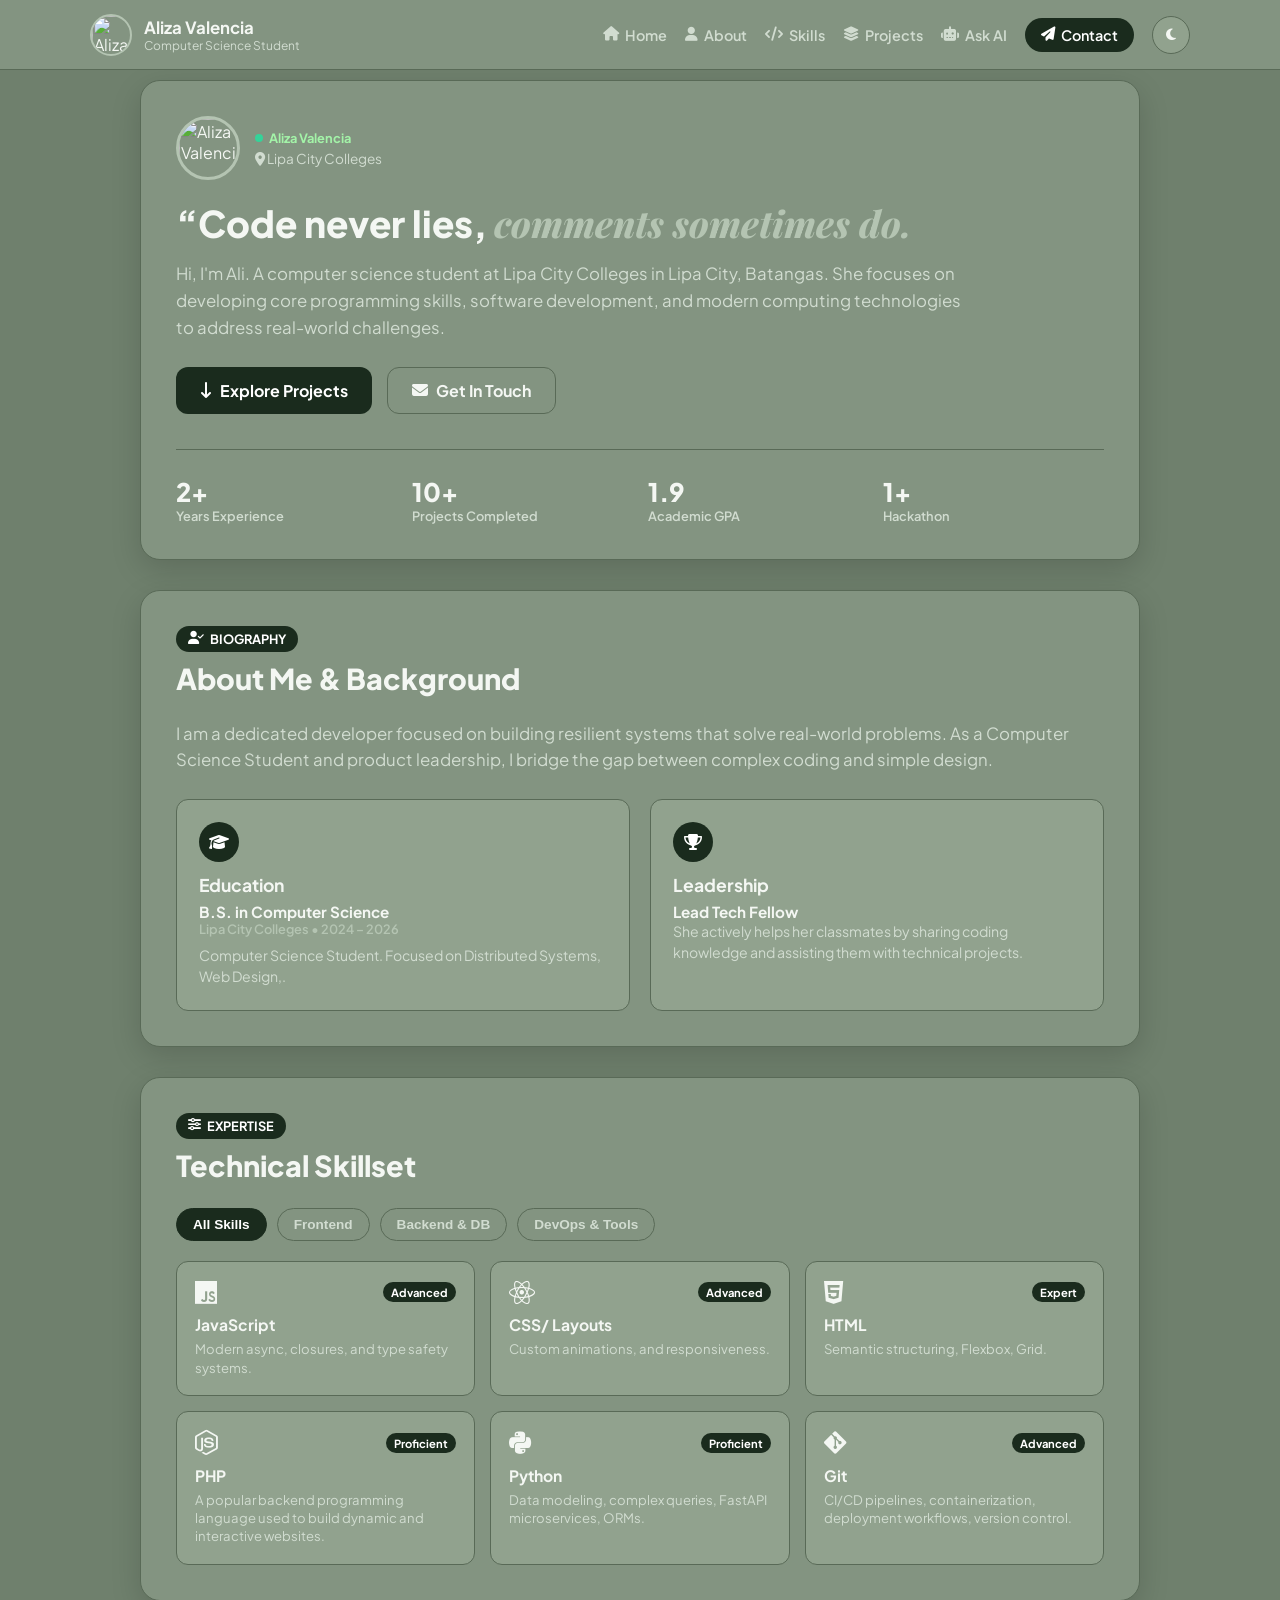
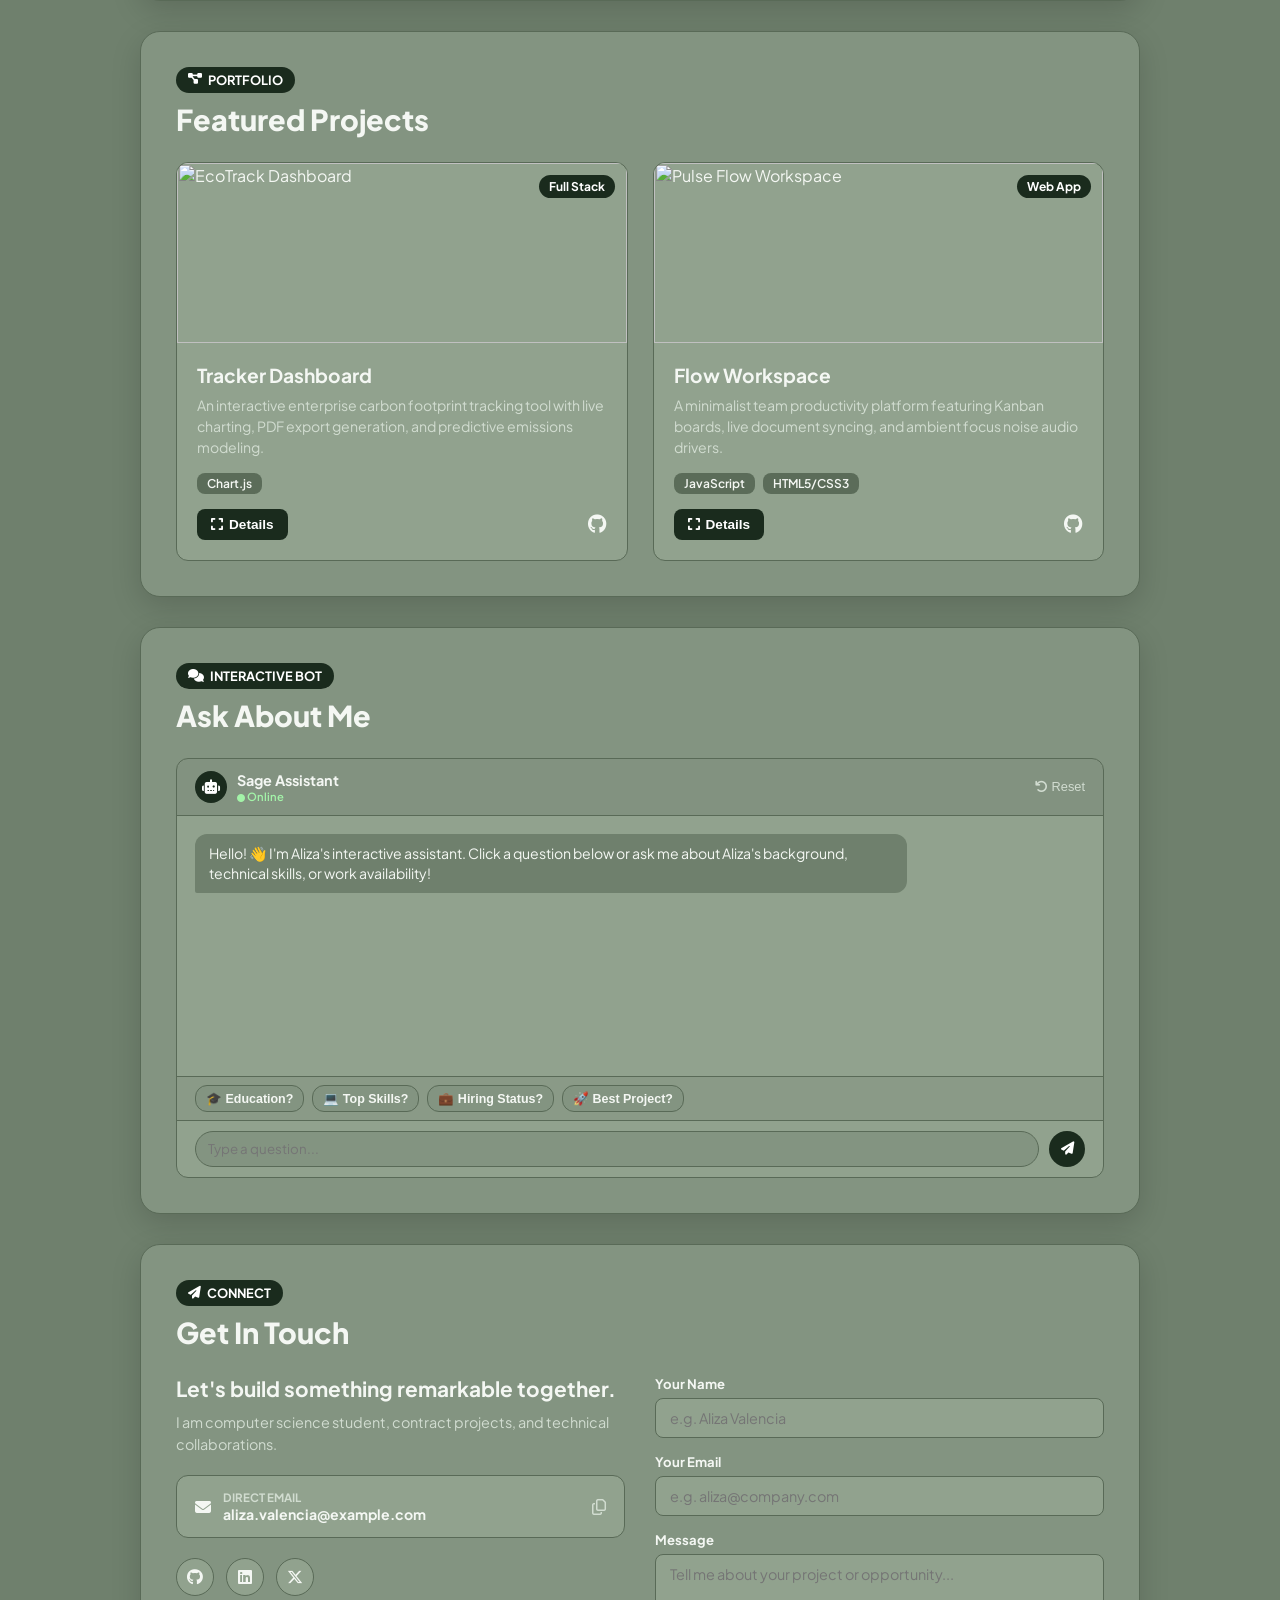
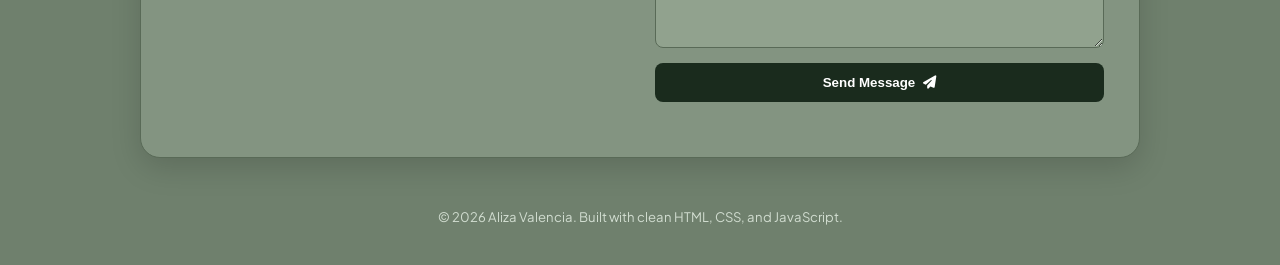
==== commit e0bca517: "Add files via upload" ====
--- a/portfolio.html
+++ b/portfolio.html
@@ -1,4 +1,3 @@
-<!DOCTYPE html>
 <html lang="en">
 <head>
   <meta charset="UTF-8">
@@ -978,7 +977,7 @@
   <header class="top-nav">
     <div class="nav-container">
       <a href="#home" class="brand-link">
-        <img src="https://via.placeholder.com/150" alt="Aliza Valencia" class="nav-avatar">
+        <img src="c:\Users\Engr Adrian Valencia\OneDrive\Desktop\Chaychay\0868f8cb-6e73-4989-818c-28b09427a394.jpg" alt="Aliza Valencia" class="nav-avatar">
         <div class="brand-text">
           <span class="brand-name">Aliza Valencia</span>
           <span class="brand-title">Computer Science Student </span>
@@ -1022,7 +1021,7 @@
     <section id="home" class="content-card hero-card">
       <div class="hero-top-bar">
         <div class="hero-profile-inline">
-          <img src="https://via.placeholder.com/150" alt="Aliza Valencia" class="hero-avatar-sm">
+          <img src="c:\Users\Engr Adrian Valencia\OneDrive\Desktop\Chaychay\0868f8cb-6e73-4989-818c-28b09427a394.jpg" alt="Aliza Valencia" class="hero-avatar-sm">
           <div class="hero-meta">
             <span class="status-pill"><span class="status-dot"></span> Aliza Valencia</span>
             <span class="location-pill"><i class="fa-solid fa-location-dot"></i> Lipa City Colleges</span>
@@ -1310,7 +1309,6 @@
   <script>
     document.addEventListener('DOMContentLoaded', () => {
 
-      // Theme Toggling logic
       const themeToggleBtns = [
         document.getElementById('themeToggleBtn'),
         document.getElementById('themeToggleBtnMobile')
@@ -1335,7 +1333,6 @@
         if (btn) btn.addEventListener('click', toggleTheme);
       });
 
-      // Mobile Menu Toggle
       const menuToggleBtn = document.getElementById('menuToggleBtn');
       const mobileDrawer = document.getElementById('mobileDrawer');
 
@@ -1351,7 +1348,6 @@
         });
       }
 
-      // Skill Tabs Filter
       const skillTabs = document.querySelectorAll('.skill-tab');
       const skillCards = document.querySelectorAll('.skill-card');
 
@@ -1371,7 +1367,6 @@
         });
       });
 
-      // Chatbot logic
       const chatForm = document.getElementById('chatForm');
       const chatInput = document.getElementById('chatInput');
       const chatBody = document.getElementById('chatBody');
@@ -1448,7 +1443,6 @@
         });
       }
 
-      // Copy Email to Clipboard
       const copyEmailCard = document.getElementById('copyEmailCard');
       if (copyEmailCard) {
         copyEmailCard.addEventListener('click', () => {
@@ -1459,7 +1453,6 @@
         });
       }
 
-      // Contact Form Feedback
       const contactForm = document.getElementById('contactForm');
       const formFeedback = document.getElementById('formFeedback');
 
@@ -1474,7 +1467,6 @@
         });
       }
 
-      // Modal Details logic
       const projectModal = document.getElementById('projectModal');
       const modalCloseBtn = document.getElementById('modalCloseBtn');
       const modalContent = document.getElementById('modalContent');
@@ -1521,4 +1513,4 @@
     });
   </script>
 </body>
-</html>
+</html>
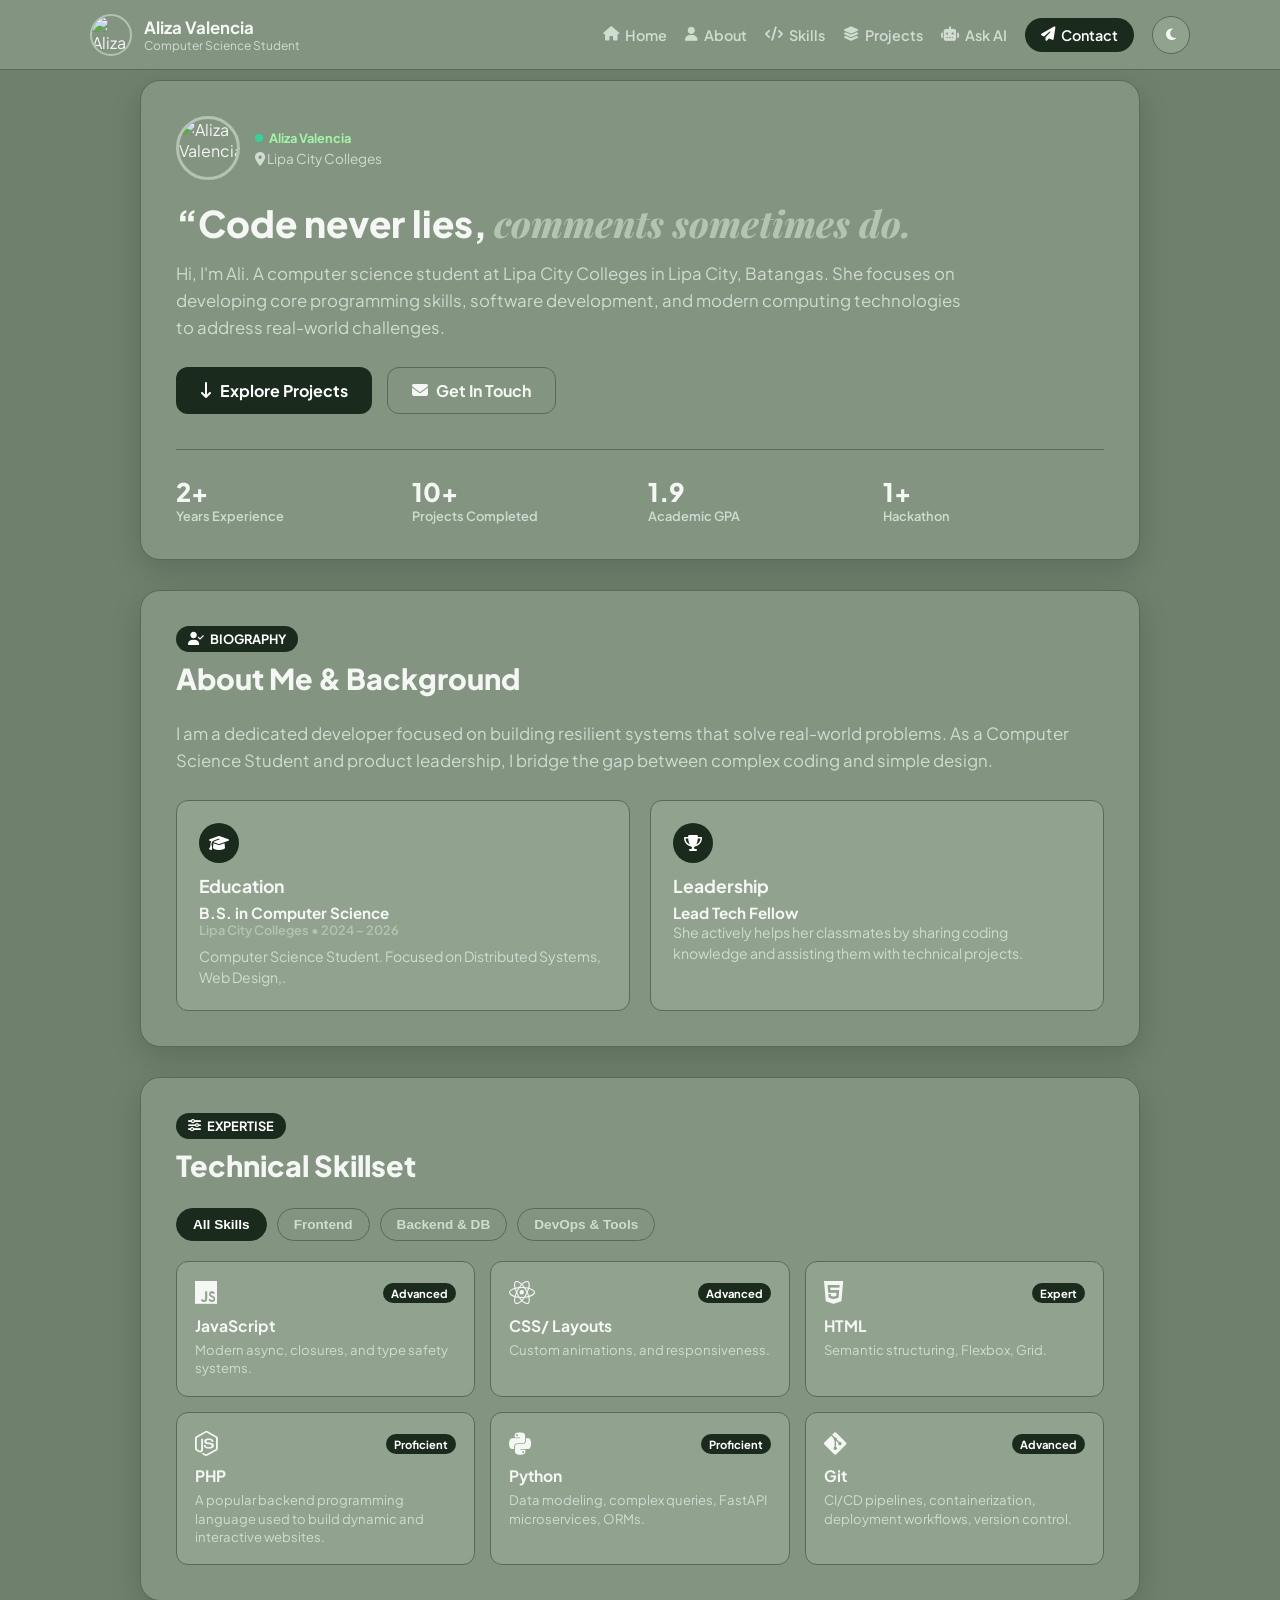
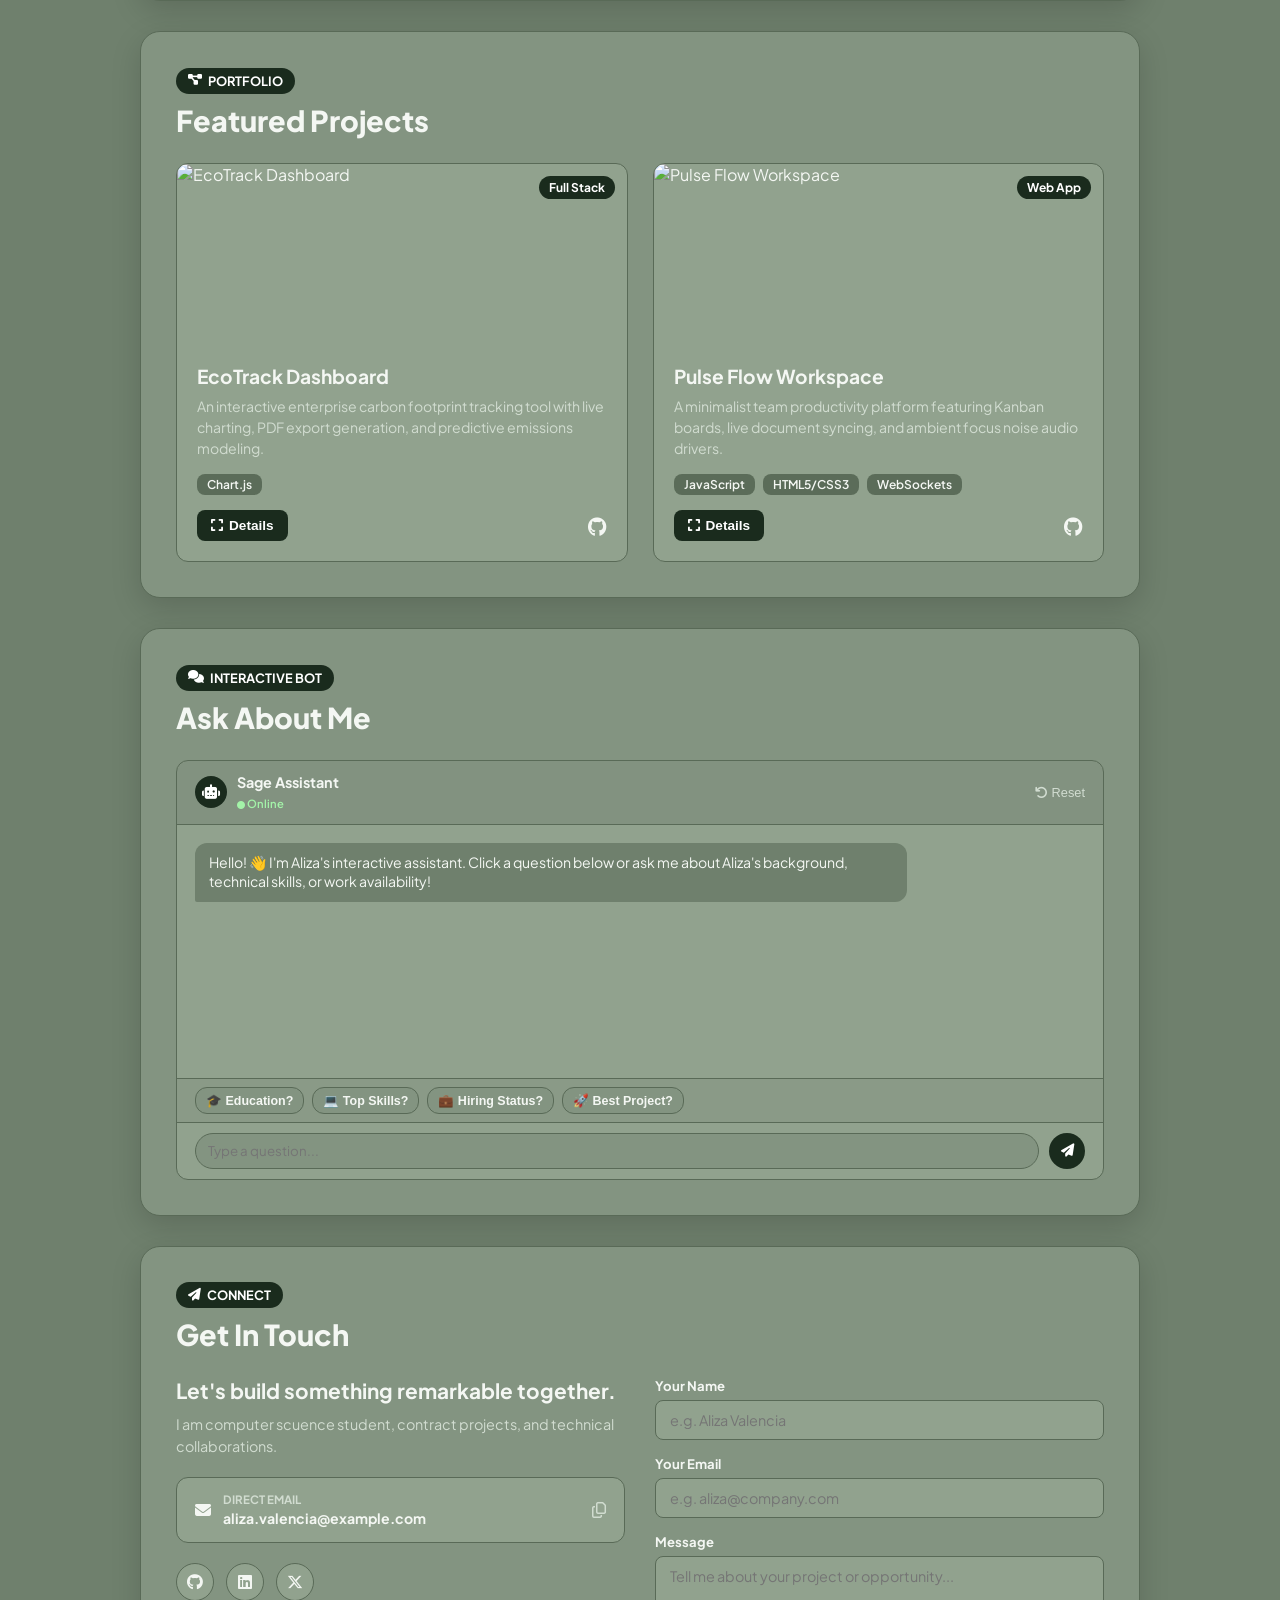
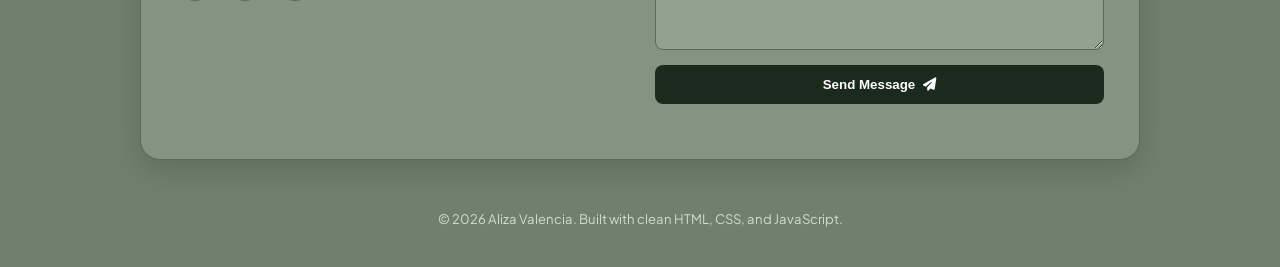
==== commit 19a22355: "Add files via upload" ====
--- a/portfolio.html
+++ b/portfolio.html
@@ -1,3 +1,4 @@
+<!DOCTYPE html>
 <html lang="en">
 <head>
   <meta charset="UTF-8">
@@ -7,970 +8,7 @@
   <link rel="preconnect" href="https://fonts.gstatic.com" crossorigin>
   <link href="https://fonts.googleapis.com/css2?family=Plus+Jakarta+Sans:wght@400;500;600;700;800&family=Playfair+Display:ital,wght@0,600;0,700;1,400&display=swap" rel="stylesheet">
   <link rel="stylesheet" href="https://cdnjs.cloudflare.com/ajax/libs/font-awesome/6.4.0/css/all.min.css">
-  
-  <style>
-    :root {
-      --bg-main: #6F806D;
-      --bg-card: #839481;
-      --bg-card-hover: #91A28E;
-      --text-main: #F4F7F3;
-      --text-muted: #D1DCD0;
-      --accent-sage: #B4C4B2;
-      --accent-deep: #1A2B1D;
-      --border-color: #596A57;
-      --chip-bg: #5B6C59;
-      --radius-lg: 20px;
-      --radius-md: 12px;
-      --radius-sm: 8px;
-      --shadow-soft: 0 10px 30px rgba(0, 0, 0, 0.15);
-      --transition: all 0.25s ease;
-    }
-
-    [data-theme="dark"] {
-      --bg-main: #141E15;
-      --bg-card: #1D2A1F;
-      --bg-card-hover: #263829;
-      --text-main: #E2EAE1;
-      --text-muted: #99AB97;
-      --accent-sage: #537557;
-      --accent-deep: #34D399;
-      --border-color: #2D3F30;
-      --chip-bg: #273929;
-      --shadow-soft: 0 10px 30px rgba(0, 0, 0, 0.4);
-    }
-
-    * {
-      box-sizing: border-box;
-      margin: 0;
-      padding: 0;
-    }
-
-    html {
-      scroll-behavior: smooth;
-      font-family: 'Plus Jakarta Sans', sans-serif;
-      background-color: var(--bg-main);
-      color: var(--text-main);
-    }
-
-    body {
-      min-height: 100vh;
-      padding-top: 80px;
-      padding-bottom: 40px;
-      transition: background-color 0.3s ease, color 0.3s ease;
-    }
-
-    .top-nav {
-      position: fixed;
-      top: 0;
-      left: 0;
-      width: 100%;
-      height: 70px;
-      background: var(--bg-card);
-      backdrop-filter: blur(12px);
-      border-bottom: 1px solid var(--border-color);
-      z-index: 1000;
-      display: flex;
-      align-items: center;
-    }
-
-    .nav-container {
-      width: 90%;
-      max-width: 1100px;
-      margin: 0 auto;
-      display: flex;
-      justify-content: space-between;
-      align-items: center;
-    }
-
-    .brand-link {
-      display: flex;
-      align-items: center;
-      gap: 12px;
-      text-decoration: none;
-      color: var(--text-main);
-    }
-
-    .nav-avatar {
-      width: 42px;
-      height: 42px;
-      border-radius: 50%;
-      object-fit: cover;
-      border: 2px solid var(--accent-sage);
-    }
-
-    .brand-text {
-      display: flex;
-      flex-direction: column;
-    }
-
-    .brand-name {
-      font-weight: 700;
-      font-size: 1.05rem;
-    }
-
-    .brand-title {
-      font-size: 0.75rem;
-      color: var(--text-muted);
-    }
-
-    .desktop-links {
-      display: flex;
-      gap: 18px;
-      align-items: center;
-    }
-
-    .desktop-links a {
-      text-decoration: none;
-      color: var(--text-muted);
-      font-size: 0.9rem;
-      font-weight: 600;
-      transition: var(--transition);
-      display: flex;
-      align-items: center;
-      gap: 6px;
-    }
-
-    .desktop-links a:hover {
-      color: var(--text-main);
-    }
-
-    .desktop-links .nav-btn {
-      background: var(--accent-deep);
-      color: #fff;
-      padding: 8px 16px;
-      border-radius: 20px;
-    }
-
-    [data-theme="dark"] .desktop-links .nav-btn {
-      color: #141E15;
-    }
-
-    .theme-toggle-btn {
-      background: var(--bg-card-hover);
-      border: 1px solid var(--border-color);
-      color: var(--text-main);
-      width: 38px;
-      height: 38px;
-      border-radius: 50%;
-      display: flex;
-      align-items: center;
-      justify-content: center;
-      cursor: pointer;
-      transition: var(--transition);
-    }
-
-    .nav-right-mobile {
-      display: none;
-      align-items: center;
-      gap: 10px;
-    }
-
-    .mobile-menu-btn {
-      background: none;
-      border: none;
-      font-size: 1.4rem;
-      color: var(--text-main);
-      cursor: pointer;
-    }
-
-    .mobile-drawer {
-      display: none;
-      position: absolute;
-      top: 70px;
-      left: 0;
-      width: 100%;
-      background: var(--bg-card);
-      border-bottom: 1px solid var(--border-color);
-      padding: 20px;
-      flex-direction: column;
-      gap: 15px;
-    }
-
-    .mobile-drawer.open {
-      display: flex;
-    }
-
-    .mobile-link {
-      text-decoration: none;
-      color: var(--text-main);
-      font-weight: 600;
-      display: flex;
-      align-items: center;
-      gap: 10px;
-    }
-
-    .main-layout {
-      width: 90%;
-      max-width: 1000px;
-      margin: 0 auto;
-      display: flex;
-      flex-direction: column;
-      gap: 30px;
-    }
-
-    .content-card {
-      background: var(--bg-card);
-      border: 1px solid var(--border-color);
-      border-radius: var(--radius-lg);
-      padding: 35px;
-      box-shadow: var(--shadow-soft);
-      transition: var(--transition);
-    }
-
-    .section-header {
-      margin-bottom: 25px;
-    }
-
-    .section-badge {
-      display: inline-flex;
-      align-items: center;
-      gap: 6px;
-      background: var(--accent-deep);
-      color: #fff;
-      font-size: 0.8rem;
-      font-weight: 700;
-      padding: 5px 12px;
-      border-radius: 20px;
-      margin-bottom: 8px;
-      text-transform: uppercase;
-    }
-
-    [data-theme="dark"] .section-badge {
-      color: #141E15;
-    }
-
-    .section-title {
-      font-size: 1.8rem;
-      font-weight: 800;
-      color: var(--text-main);
-    }
-
-    .hero-top-bar {
-      margin-bottom: 20px;
-    }
-
-    .hero-profile-inline {
-      display: flex;
-      align-items: center;
-      gap: 15px;
-    }
-
-    .hero-avatar-sm {
-      width: 64px;
-      height: 64px;
-      border-radius: 50%;
-      object-fit: cover;
-      border: 3px solid var(--accent-sage);
-    }
-
-    .hero-meta {
-      display: flex;
-      flex-direction: column;
-      gap: 4px;
-    }
-
-    .status-pill {
-      display: inline-flex;
-      align-items: center;
-      gap: 6px;
-      font-size: 0.8rem;
-      font-weight: 700;
-      color: #A3F3A8;
-    }
-
-    .status-dot {
-      width: 8px;
-      height: 8px;
-      background-color: #34D399;
-      border-radius: 50%;
-    }
-
-    .location-pill {
-      font-size: 0.85rem;
-      color: var(--text-muted);
-    }
-
-    .hero-title {
-      font-size: 2.3rem;
-      font-weight: 800;
-      line-height: 1.25;
-      margin-bottom: 15px;
-    }
-
-    .hero-title .accent-text {
-      color: var(--accent-sage);
-      font-family: 'Playfair Display', serif;
-      font-style: italic;
-    }
-
-    .hero-description {
-      font-size: 1.05rem;
-      color: var(--text-muted);
-      line-height: 1.6;
-      margin-bottom: 25px;
-      max-width: 800px;
-    }
-
-    .hero-actions {
-      display: flex;
-      gap: 15px;
-      flex-wrap: wrap;
-      margin-bottom: 35px;
-    }
-
-    .primary-btn, .secondary-btn {
-      display: inline-flex;
-      align-items: center;
-      gap: 8px;
-      padding: 12px 24px;
-      border-radius: var(--radius-md);
-      font-weight: 700;
-      text-decoration: none;
-      transition: var(--transition);
-    }
-
-    .primary-btn {
-      background: var(--accent-deep);
-      color: #fff;
-    }
-
-    [data-theme="dark"] .primary-btn {
-      color: #141E15;
-    }
-
-    .secondary-btn {
-      background: transparent;
-      color: var(--text-main);
-      border: 1px solid var(--border-color);
-    }
-
-    .secondary-btn:hover {
-      background: var(--bg-card-hover);
-    }
-
-    .hero-stats-grid {
-      display: grid;
-      grid-template-columns: repeat(auto-fit, minmax(130px, 1fr));
-      gap: 15px;
-      padding-top: 25px;
-      border-top: 1px solid var(--border-color);
-    }
-
-    .stat-item {
-      display: flex;
-      flex-direction: column;
-    }
-
-    .stat-num {
-      font-size: 1.6rem;
-      font-weight: 800;
-      color: var(--text-main);
-    }
-
-    .stat-label {
-      font-size: 0.8rem;
-      color: var(--text-muted);
-      font-weight: 600;
-    }
-
-    .about-lead {
-      font-size: 1.05rem;
-      line-height: 1.6;
-      color: var(--text-muted);
-      margin-bottom: 25px;
-    }
-
-    .about-grid {
-      display: grid;
-      grid-template-columns: repeat(auto-fit, minmax(280px, 1fr));
-      gap: 20px;
-    }
-
-    .about-box {
-      background: var(--bg-card-hover);
-      border: 1px solid var(--border-color);
-      padding: 22px;
-      border-radius: var(--radius-md);
-    }
-
-    .box-icon {
-      width: 40px;
-      height: 40px;
-      border-radius: 50%;
-      background: var(--accent-deep);
-      color: #fff;
-      display: flex;
-      align-items: center;
-      justify-content: center;
-      margin-bottom: 12px;
-    }
-
-    [data-theme="dark"] .box-icon {
-      color: #141E15;
-    }
-
-    .about-box h3 {
-      font-size: 1.1rem;
-      margin-bottom: 6px;
-    }
-
-    .box-title {
-      font-weight: 700;
-      font-size: 0.95rem;
-    }
-
-    .box-subtitle {
-      font-size: 0.8rem;
-      color: var(--accent-sage);
-      font-weight: 600;
-      margin-bottom: 8px;
-    }
-
-    .box-desc {
-      font-size: 0.88rem;
-      color: var(--text-muted);
-      line-height: 1.5;
-    }
-
-    .skill-tabs {
-      display: flex;
-      gap: 10px;
-      margin-bottom: 20px;
-      flex-wrap: wrap;
-    }
-
-    .skill-tab {
-      background: transparent;
-      border: 1px solid var(--border-color);
-      padding: 8px 16px;
-      border-radius: 20px;
-      font-weight: 600;
-      font-size: 0.85rem;
-      cursor: pointer;
-      color: var(--text-muted);
-      transition: var(--transition);
-    }
-
-    .skill-tab.active, .skill-tab:hover {
-      background: var(--accent-deep);
-      color: #fff;
-      border-color: var(--accent-deep);
-    }
-
-    [data-theme="dark"] .skill-tab.active {
-      color: #141E15;
-    }
-
-    .skills-grid {
-      display: grid;
-      grid-template-columns: repeat(auto-fit, minmax(240px, 1fr));
-      gap: 15px;
-    }
-
-    .skill-card {
-      background: var(--bg-card-hover);
-      border: 1px solid var(--border-color);
-      padding: 18px;
-      border-radius: var(--radius-md);
-      transition: var(--transition);
-    }
-
-    .skill-card:hover {
-      transform: translateY(-3px);
-      border-color: var(--accent-sage);
-    }
-
-    .skill-icon-header {
-      display: flex;
-      justify-content: space-between;
-      align-items: center;
-      margin-bottom: 10px;
-    }
-
-    .skill-icon-header i {
-      font-size: 1.6rem;
-      color: var(--text-main);
-    }
-
-    .skill-level {
-      font-size: 0.7rem;
-      font-weight: 700;
-      background: var(--accent-deep);
-      color: #fff;
-      padding: 3px 8px;
-      border-radius: 10px;
-    }
-
-    [data-theme="dark"] .skill-level {
-      color: #141E15;
-    }
-
-    .skill-card h4 {
-      font-size: 0.98rem;
-      margin-bottom: 6px;
-    }
-
-    .skill-card p {
-      font-size: 0.82rem;
-      color: var(--text-muted);
-      line-height: 1.4;
-    }
-
-    .projects-grid {
-      display: grid;
-      grid-template-columns: repeat(auto-fit, minmax(300px, 1fr));
-      gap: 25px;
-    }
-
-    .project-card {
-      background: var(--bg-card-hover);
-      border: 1px solid var(--border-color);
-      border-radius: var(--radius-md);
-      overflow: hidden;
-      display: flex;
-      flex-direction: column;
-    }
-
-    .project-img-wrapper {
-      position: relative;
-      height: 180px;
-    }
-
-    .project-img-wrapper img {
-      width: 100%;
-      height: 100%;
-      object-fit: cover;
-    }
-
-    .project-tag {
-      position: absolute;
-      top: 12px;
-      right: 12px;
-      background: var(--accent-deep);
-      color: #fff;
-      font-size: 0.75rem;
-      font-weight: 700;
-      padding: 4px 10px;
-      border-radius: 12px;
-    }
-
-    [data-theme="dark"] .project-tag {
-      color: #141E15;
-    }
-
-    .project-content {
-      padding: 20px;
-      display: flex;
-      flex-direction: column;
-      flex-grow: 1;
-    }
-
-    .project-content h3 {
-      font-size: 1.2rem;
-      margin-bottom: 8px;
-    }
-
-    .project-content p {
-      font-size: 0.88rem;
-      color: var(--text-muted);
-      line-height: 1.5;
-      margin-bottom: 15px;
-      flex-grow: 1;
-    }
-
-    .project-pills {
-      display: flex;
-      gap: 8px;
-      margin-bottom: 15px;
-      flex-wrap: wrap;
-    }
-
-    .project-pills span {
-      font-size: 0.75rem;
-      background: var(--chip-bg);
-      padding: 3px 10px;
-      border-radius: 8px;
-      font-weight: 600;
-    }
-
-    .project-links {
-      display: flex;
-      justify-content: space-between;
-      align-items: center;
-    }
-
-    .project-btn {
-      background: var(--accent-deep);
-      color: #fff;
-      border: none;
-      padding: 8px 14px;
-      border-radius: var(--radius-sm);
-      font-size: 0.85rem;
-      font-weight: 600;
-      cursor: pointer;
-      display: flex;
-      align-items: center;
-      gap: 6px;
-    }
-
-    [data-theme="dark"] .project-btn {
-      color: #141E15;
-    }
-
-    .project-link-icon {
-      color: var(--text-main);
-      font-size: 1.2rem;
-    }
-
-    .chat-container {
-      background: var(--bg-card-hover);
-      border: 1px solid var(--border-color);
-      border-radius: var(--radius-md);
-      overflow: hidden;
-      display: flex;
-      flex-direction: column;
-      height: 420px;
-    }
-
-    .chat-header {
-      background: rgba(0, 0, 0, 0.1);
-      padding: 12px 18px;
-      border-bottom: 1px solid var(--border-color);
-      display: flex;
-      justify-content: space-between;
-      align-items: center;
-    }
-
-    .chat-bot-info {
-      display: flex;
-      align-items: center;
-      gap: 10px;
-    }
-
-    .bot-avatar {
-      width: 32px;
-      height: 32px;
-      background: var(--accent-deep);
-      color: #fff;
-      border-radius: 50%;
-      display: flex;
-      align-items: center;
-      justify-content: center;
-      font-size: 0.9rem;
-    }
-
-    [data-theme="dark"] .bot-avatar {
-      color: #141E15;
-    }
-
-    .bot-name {
-      font-weight: 700;
-      font-size: 0.9rem;
-      display: block;
-    }
-
-    .bot-status {
-      font-size: 0.7rem;
-      color: #A3F3A8;
-      font-weight: 600;
-    }
-
-    .bot-status i {
-      font-size: 0.5rem;
-    }
-
-    .reset-chat-btn {
-      background: none;
-      border: none;
-      font-size: 0.8rem;
-      color: var(--text-muted);
-      cursor: pointer;
-    }
-
-    .chat-body {
-      padding: 18px;
-      flex-grow: 1;
-      overflow-y: auto;
-      display: flex;
-      flex-direction: column;
-      gap: 12px;
-    }
-
-    .chat-msg {
-      display: flex;
-      max-width: 80%;
-    }
-
-    .chat-msg.bot {
-      align-self: flex-start;
-    }
-
-    .chat-msg.user {
-      align-self: flex-end;
-    }
-
-    .msg-content {
-      padding: 10px 14px;
-      border-radius: 12px;
-      font-size: 0.88rem;
-      line-height: 1.4;
-    }
-
-    .chat-msg.bot .msg-content {
-      background: var(--bg-main);
-      border-bottom-left-radius: 2px;
-    }
-
-    .chat-msg.user .msg-content {
-      background: var(--accent-deep);
-      color: #fff;
-      border-bottom-right-radius: 2px;
-    }
-
-    [data-theme="dark"] .chat-msg.user .msg-content {
-      color: #141E15;
-    }
-
-    .chat-chips {
-      padding: 8px 18px;
-      display: flex;
-      gap: 8px;
-      overflow-x: auto;
-      border-top: 1px solid var(--border-color);
-      background: rgba(0, 0, 0, 0.05);
-    }
-
-    .chip-btn {
-      white-space: nowrap;
-      background: var(--bg-card);
-      border: 1px solid var(--border-color);
-      padding: 5px 10px;
-      border-radius: 12px;
-      font-size: 0.78rem;
-      font-weight: 600;
-      cursor: pointer;
-      color: var(--text-main);
-    }
-
-    .chat-input-row {
-      display: flex;
-      padding: 10px 18px;
-      border-top: 1px solid var(--border-color);
-      gap: 10px;
-    }
-
-    .chat-input-row input {
-      flex-grow: 1;
-      background: var(--bg-card);
-      border: 1px solid var(--border-color);
-      padding: 8px 12px;
-      border-radius: 20px;
-      outline: none;
-      font-family: inherit;
-      color: var(--text-main);
-    }
-
-    .chat-send-btn {
-      background: var(--accent-deep);
-      color: #fff;
-      border: none;
-      width: 36px;
-      height: 36px;
-      border-radius: 50%;
-      cursor: pointer;
-    }
-
-    [data-theme="dark"] .chat-send-btn {
-      color: #141E15;
-    }
-
-    .contact-grid {
-      display: grid;
-      grid-template-columns: repeat(auto-fit, minmax(280px, 1fr));
-      gap: 30px;
-    }
-
-    .contact-info h3 {
-      font-size: 1.3rem;
-      margin-bottom: 10px;
-    }
-
-    .contact-info p {
-      color: var(--text-muted);
-      font-size: 0.9rem;
-      line-height: 1.5;
-      margin-bottom: 20px;
-    }
-
-    .contact-detail-card {
-      background: var(--bg-card-hover);
-      border: 1px solid var(--border-color);
-      padding: 14px 18px;
-      border-radius: var(--radius-md);
-      display: flex;
-      align-items: center;
-      gap: 12px;
-      cursor: pointer;
-      margin-bottom: 20px;
-    }
-
-    .detail-label {
-      display: block;
-      font-size: 0.72rem;
-      color: var(--text-muted);
-      font-weight: 700;
-      text-transform: uppercase;
-    }
-
-    .detail-val {
-      font-size: 0.88rem;
-      font-weight: 700;
-    }
-
-    .copy-icon {
-      margin-left: auto;
-      color: var(--text-muted);
-    }
-
-    .social-links {
-      display: flex;
-      gap: 12px;
-    }
-
-    .social-links a {
-      width: 38px;
-      height: 38px;
-      border-radius: 50%;
-      background: var(--bg-card-hover);
-      border: 1px solid var(--border-color);
-      color: var(--text-main);
-      display: flex;
-      align-items: center;
-      justify-content: center;
-      text-decoration: none;
-      transition: var(--transition);
-    }
-
-    .social-links a:hover {
-      background: var(--accent-deep);
-      color: #fff;
-    }
-
-    .contact-form {
-      display: flex;
-      flex-direction: column;
-      gap: 15px;
-    }
-
-    .form-group {
-      display: flex;
-      flex-direction: column;
-      gap: 6px;
-    }
-
-    .form-group label {
-      font-size: 0.82rem;
-      font-weight: 700;
-    }
-
-    .form-group input, .form-group textarea {
-      background: var(--bg-card-hover);
-      border: 1px solid var(--border-color);
-      padding: 10px 14px;
-      border-radius: var(--radius-sm);
-      font-family: inherit;
-      font-size: 0.9rem;
-      outline: none;
-      color: var(--text-main);
-    }
-
-    .submit-btn {
-      background: var(--accent-deep);
-      color: #fff;
-      border: none;
-      padding: 12px;
-      border-radius: var(--radius-sm);
-      font-weight: 700;
-      cursor: pointer;
-      display: flex;
-      align-items: center;
-      justify-content: center;
-      gap: 8px;
-    }
-
-    [data-theme="dark"] .submit-btn {
-      color: #141E15;
-    }
-
-    .form-feedback {
-      font-size: 0.85rem;
-      font-weight: 600;
-      color: #A3F3A8;
-      margin-top: 5px;
-    }
-
-    .modal-backdrop {
-      position: fixed;
-      top: 0;
-      left: 0;
-      width: 100%;
-      height: 100%;
-      background: rgba(0,0,0,0.6);
-      backdrop-filter: blur(4px);
-      display: flex;
-      align-items: center;
-      justify-content: center;
-      z-index: 2000;
-      opacity: 0;
-      pointer-events: none;
-      transition: opacity 0.25s ease;
-    }
-
-    .modal-backdrop.open {
-      opacity: 1;
-      pointer-events: auto;
-    }
-
-    .modal-card {
-      background: var(--bg-card);
-      border: 1px solid var(--border-color);
-      width: 90%;
-      max-width: 550px;
-      border-radius: var(--radius-lg);
-      padding: 25px;
-      position: relative;
-    }
-
-    .modal-close {
-      position: absolute;
-      top: 15px;
-      right: 15px;
-      background: none;
-      border: none;
-      font-size: 1.2rem;
-      cursor: pointer;
-      color: var(--text-muted);
-    }
-
-    .site-footer {
-      text-align: center;
-      padding-top: 20px;
-      font-size: 0.82rem;
-      color: var(--text-muted);
-    }
-
-    @media (max-width: 768px) {
-      .desktop-links {
-        display: none;
-      }
-      .nav-right-mobile {
-        display: flex;
-      }
-      .hero-title {
-        font-size: 1.8rem;
-      }
-    }
-  </style>
+  <link rel="stylesheet" href="design.css">
 </head>
 <body>
 
@@ -1172,7 +210,7 @@
             <span class="project-tag">Full Stack</span>
           </div>
           <div class="project-content">
-            <h3>Tracker Dashboard</h3>
+            <h3>EcoTrack Dashboard</h3>
             <p>An interactive enterprise carbon footprint tracking tool with live charting, PDF export generation, and predictive emissions modeling.</p>
             <div class="project-pills">
               <span>Chart.js</span>
@@ -1190,11 +228,12 @@
             <span class="project-tag">Web App</span>
           </div>
           <div class="project-content">
-            <h3>Flow Workspace</h3>
+            <h3>Pulse Flow Workspace</h3>
             <p>A minimalist team productivity platform featuring Kanban boards, live document syncing, and ambient focus noise audio drivers.</p>
             <div class="project-pills">
               <span>JavaScript</span>
               <span>HTML5/CSS3</span>
+              <span>WebSockets</span>
             </div>
             <div class="project-links">
               <button class="project-btn modal-trigger" data-project="pulseflow"><i class="fa-solid fa-expand"></i> Details</button>
@@ -1254,7 +293,7 @@
       <div class="contact-grid">
         <div class="contact-info">
           <h3>Let's build something remarkable together.</h3>
-          <p>I am computer science student, contract projects, and technical collaborations.</p>
+          <p>I am computer scuence student, contract projects, and technical collaborations.</p>
 
           <div class="contact-detail-card" id="copyEmailCard">
             <i class="fa-solid fa-envelope"></i>
@@ -1306,211 +345,6 @@
     </div>
   </div>
 
-  <script>
-    document.addEventListener('DOMContentLoaded', () => {
-
-      const themeToggleBtns = [
-        document.getElementById('themeToggleBtn'),
-        document.getElementById('themeToggleBtnMobile')
-      ];
-
-      function toggleTheme() {
-        const isDark = document.documentElement.getAttribute('data-theme') === 'dark';
-        const newTheme = isDark ? 'light' : 'dark';
-        document.documentElement.setAttribute('data-theme', newTheme);
-        
-        themeToggleBtns.forEach(btn => {
-          if (btn) {
-            const icon = btn.querySelector('i');
-            if (icon) {
-              icon.className = newTheme === 'dark' ? 'fa-solid fa-sun' : 'fa-solid fa-moon';
-            }
-          }
-        });
-      }
-
-      themeToggleBtns.forEach(btn => {
-        if (btn) btn.addEventListener('click', toggleTheme);
-      });
-
-      const menuToggleBtn = document.getElementById('menuToggleBtn');
-      const mobileDrawer = document.getElementById('mobileDrawer');
-
-      if (menuToggleBtn && mobileDrawer) {
-        menuToggleBtn.addEventListener('click', () => {
-          mobileDrawer.classList.toggle('open');
-        });
-
-        document.querySelectorAll('.mobile-link').forEach(link => {
-          link.addEventListener('click', () => {
-            mobileDrawer.classList.remove('open');
-          });
-        });
-      }
-
-      const skillTabs = document.querySelectorAll('.skill-tab');
-      const skillCards = document.querySelectorAll('.skill-card');
-
-      skillTabs.forEach(tab => {
-        tab.addEventListener('click', () => {
-          skillTabs.forEach(t => t.classList.remove('active'));
-          tab.classList.add('active');
-
-          const filter = tab.getAttribute('data-filter');
-          skillCards.forEach(card => {
-            if (filter === 'all' || card.getAttribute('data-category') === filter) {
-              card.style.display = 'block';
-            } else {
-              card.style.display = 'none';
-            }
-          });
-        });
-      });
-
-      const chatForm = document.getElementById('chatForm');
-      const chatInput = document.getElementById('chatInput');
-      const chatBody = document.getElementById('chatBody');
-      const resetChatBtn = document.getElementById('resetChatBtn');
-
-      const botResponses = {
-        "education": "Aliza is pursuing a B.S. in Computer Science at Lipa City Colleges (2024-2026), focusing on distributed systems and software development.",
-        "skills": "Her top skills include JavaScript, HTML/CSS, Python, PHP, Git, and Web Design principles.",
-        "hiring": "Yes! Aliza is currently open to contract projects, tech collaborations, and internship/entry-level positions.",
-        "project": "Her favorite featured project is the Tracker Dashboard—a full-stack tool for tracking enterprise carbon footprints.",
-        "default": "Thanks for asking! Aliza is a Computer Science student skilled in JavaScript, Web Design, and Python. Feel free to use the contact form to reach out directly!"
-      };
-
-      function addChatMessage(message, sender) {
-        const msgDiv = document.createElement('div');
-        msgDiv.classList.add('chat-msg', sender);
-        
-        const contentDiv = document.createElement('div');
-        contentDiv.classList.add('msg-content');
-        contentDiv.textContent = message;
-
-        msgDiv.appendChild(contentDiv);
-        chatBody.appendChild(msgDiv);
-        chatBody.scrollTop = chatBody.scrollHeight;
-      }
-
-      function handleChatSubmit(query) {
-        if (!query.trim()) return;
-        addChatMessage(query, 'user');
-
-        const lowerQuery = query.toLowerCase();
-        let response = botResponses.default;
-
-        if (lowerQuery.includes('education') || lowerQuery.includes('degree') || lowerQuery.includes('school')) {
-          response = botResponses.education;
-        } else if (lowerQuery.includes('skill') || lowerQuery.includes('tech') || lowerQuery.includes('stack')) {
-          response = botResponses.skills;
-        } else if (lowerQuery.includes('hire') || lowerQuery.includes('available') || lowerQuery.includes('job')) {
-          response = botResponses.hiring;
-        } else if (lowerQuery.includes('project') || lowerQuery.includes('work') || lowerQuery.includes('portfolio')) {
-          response = botResponses.project;
-        }
-
-        setTimeout(() => {
-          addChatMessage(response, 'bot');
-        }, 500);
-      }
-
-      if (chatForm) {
-        chatForm.addEventListener('submit', (e) => {
-          e.preventDefault();
-          const query = chatInput.value;
-          chatInput.value = '';
-          handleChatSubmit(query);
-        });
-      }
-
-      document.querySelectorAll('.chip-btn').forEach(btn => {
-        btn.addEventListener('click', () => {
-          const q = btn.getAttribute('data-q');
-          handleChatSubmit(q);
-        });
-      });
-
-      if (resetChatBtn) {
-        resetChatBtn.addEventListener('click', () => {
-          chatBody.innerHTML = `
-            <div class="chat-msg bot">
-              <div class="msg-content">
-                Hello! 👋 I'm Aliza's interactive assistant. Click a question below or ask me about Aliza's background, technical skills, or work availability!
-              </div>
-            </div>
-          `;
-        });
-      }
-
-      const copyEmailCard = document.getElementById('copyEmailCard');
-      if (copyEmailCard) {
-        copyEmailCard.addEventListener('click', () => {
-          const emailText = copyEmailCard.querySelector('.detail-val').textContent;
-          navigator.clipboard.writeText(emailText).then(() => {
-            alert('Email copied to clipboard!');
-          });
-        });
-      }
-
-      const contactForm = document.getElementById('contactForm');
-      const formFeedback = document.getElementById('formFeedback');
-
-      if (contactForm) {
-        contactForm.addEventListener('submit', (e) => {
-          e.preventDefault();
-          formFeedback.textContent = "Thank you! Your message has been sent successfully.";
-          contactForm.reset();
-          setTimeout(() => {
-            formFeedback.textContent = "";
-          }, 4000);
-        });
-      }
-
-      const projectModal = document.getElementById('projectModal');
-      const modalCloseBtn = document.getElementById('modalCloseBtn');
-      const modalContent = document.getElementById('modalContent');
-
-      const projectDetails = {
-        ecotrack: `
-          <h2>Tracker Dashboard</h2>
-          <p style="margin-top:10px; color: var(--text-muted);">
-            An interactive carbon footprint tracking dashboard designed for enterprises. Includes real-time data visualization via Chart.js, customizable reporting, and automated PDF exports.
-          </p>
-        `,
-        pulseflow: `
-          <h2>Flow Workspace</h2>
-          <p style="margin-top:10px; color: var(--text-muted);">
-            A team productivity workspace that combines Kanban workflow management, live sync capabilities, and customizable ambient background audio to improve deep focus.
-          </p>
-        `
-      };
-
-      document.querySelectorAll('.modal-trigger').forEach(btn => {
-        btn.addEventListener('click', () => {
-          const pKey = btn.getAttribute('data-project');
-          if (projectDetails[pKey]) {
-            modalContent.innerHTML = projectDetails[pKey];
-            projectModal.classList.add('open');
-          }
-        });
-      });
-
-      if (modalCloseBtn) {
-        modalCloseBtn.addEventListener('click', () => {
-          projectModal.classList.remove('open');
-        });
-      }
-
-      if (projectModal) {
-        projectModal.addEventListener('click', (e) => {
-          if (e.target === projectModal) {
-            projectModal.classList.remove('open');
-          }
-        });
-      }
-
-    });
-  </script>
+  <script src="pf.js"></script>
 </body>
 </html>
--- a/design.css
+++ b/design.css
@@ -0,0 +1,961 @@
+:root {
+  --bg-main: #6F806D;
+  --bg-card: #839481;
+  --bg-card-hover: #91A28E;
+  --text-main: #F4F7F3;
+  --text-muted: #D1DCD0;
+  --accent-sage: #B4C4B2;
+  --accent-deep: #1A2B1D;
+  --border-color: #596A57;
+  --chip-bg: #5B6C59;
+  --radius-lg: 20px;
+  --radius-md: 12px;
+  --radius-sm: 8px;
+  --shadow-soft: 0 10px 30px rgba(0, 0, 0, 0.15);
+  --transition: all 0.25s ease;
+}
+
+[data-theme="dark"] {
+  --bg-main: #141E15;
+  --bg-card: #1D2A1F;
+  --bg-card-hover: #263829;
+  --text-main: #E2EAE1;
+  --text-muted: #99AB97;
+  --accent-sage: #537557;
+  --accent-deep: #34D399;
+  --border-color: #2D3F30;
+  --chip-bg: #273929;
+  --shadow-soft: 0 10px 30px rgba(0, 0, 0, 0.4);
+}
+
+* {
+  box-sizing: border-box;
+  margin: 0;
+  padding: 0;
+}
+
+html {
+  scroll-behavior: smooth;
+  font-family: 'Plus Jakarta Sans', sans-serif;
+  background-color: var(--bg-main);
+  color: var(--text-main);
+}
+
+body {
+  min-height: 100vh;
+  padding-top: 80px;
+  padding-bottom: 40px;
+  transition: background-color 0.3s ease, color 0.3s ease;
+}
+
+.top-nav {
+  position: fixed;
+  top: 0;
+  left: 0;
+  width: 100%;
+  height: 70px;
+  background: var(--bg-card);
+  backdrop-filter: blur(12px);
+  border-bottom: 1px solid var(--border-color);
+  z-index: 1000;
+  display: flex;
+  align-items: center;
+}
+
+.nav-container {
+  width: 90%;
+  max-width: 1100px;
+  margin: 0 auto;
+  display: flex;
+  justify-content: space-between;
+  align-items: center;
+}
+
+.brand-link {
+  display: flex;
+  align-items: center;
+  gap: 12px;
+  text-decoration: none;
+  color: var(--text-main);
+}
+
+.nav-avatar {
+  width: 42px;
+  height: 42px;
+  border-radius: 50%;
+  object-fit: cover;
+  border: 2px solid var(--accent-sage);
+}
+
+.brand-text {
+  display: flex;
+  flex-direction: column;
+}
+
+.brand-name {
+  font-weight: 700;
+  font-size: 1.05rem;
+}
+
+.brand-title {
+  font-size: 0.75rem;
+  color: var(--text-muted);
+}
+
+.desktop-links {
+  display: flex;
+  gap: 18px;
+  align-items: center;
+}
+
+.desktop-links a {
+  text-decoration: none;
+  color: var(--text-muted);
+  font-size: 0.9rem;
+  font-weight: 600;
+  transition: var(--transition);
+  display: flex;
+  align-items: center;
+  gap: 6px;
+}
+
+.desktop-links a:hover {
+  color: var(--text-main);
+}
+
+.desktop-links .nav-btn {
+  background: var(--accent-deep);
+  color: #fff;
+  padding: 8px 16px;
+  border-radius: 20px;
+}
+
+[data-theme="dark"] .desktop-links .nav-btn {
+  color: #141E15;
+}
+
+.theme-toggle-btn {
+  background: var(--bg-card-hover);
+  border: 1px solid var(--border-color);
+  color: var(--text-main);
+  width: 38px;
+  height: 38px;
+  border-radius: 50%;
+  display: flex;
+  align-items: center;
+  justify-content: center;
+  cursor: pointer;
+  transition: var(--transition);
+}
+
+.nav-right-mobile {
+  display: none;
+  align-items: center;
+  gap: 10px;
+}
+
+.mobile-menu-btn {
+  background: none;
+  border: none;
+  font-size: 1.4rem;
+  color: var(--text-main);
+  cursor: pointer;
+}
+
+.mobile-drawer {
+  display: none;
+  position: absolute;
+  top: 70px;
+  left: 0;
+  width: 100%;
+  background: var(--bg-card);
+  border-bottom: 1px solid var(--border-color);
+  padding: 20px;
+  flex-direction: column;
+  gap: 15px;
+}
+
+.mobile-drawer.open {
+  display: flex;
+}
+
+.mobile-link {
+  text-decoration: none;
+  color: var(--text-main);
+  font-weight: 600;
+  display: flex;
+  align-items: center;
+  gap: 10px;
+}
+
+.main-layout {
+  width: 90%;
+  max-width: 1000px;
+  margin: 0 auto;
+  display: flex;
+  flex-direction: column;
+  gap: 30px;
+}
+
+.content-card {
+  background: var(--bg-card);
+  border: 1px solid var(--border-color);
+  border-radius: var(--radius-lg);
+  padding: 35px;
+  box-shadow: var(--shadow-soft);
+  transition: var(--transition);
+}
+
+.section-header {
+  margin-bottom: 25px;
+}
+
+.section-badge {
+  display: inline-flex;
+  align-items: center;
+  gap: 6px;
+  background: var(--accent-deep);
+  color: #fff;
+  font-size: 0.8rem;
+  font-weight: 700;
+  padding: 5px 12px;
+  border-radius: 20px;
+  margin-bottom: 8px;
+  text-transform: uppercase;
+}
+
+[data-theme="dark"] .section-badge {
+  color: #141E15;
+}
+
+.section-title {
+  font-size: 1.8rem;
+  font-weight: 800;
+  color: var(--text-main);
+}
+
+.hero-top-bar {
+  margin-bottom: 20px;
+}
+
+.hero-profile-inline {
+  display: flex;
+  align-items: center;
+  gap: 15px;
+}
+
+.hero-avatar-sm {
+  width: 64px;
+  height: 64px;
+  border-radius: 50%;
+  object-fit: cover;
+  border: 3px solid var(--accent-sage);
+}
+
+.hero-meta {
+  display: flex;
+  flex-direction: column;
+  gap: 4px;
+}
+
+.status-pill {
+  display: inline-flex;
+  align-items: center;
+  gap: 6px;
+  font-size: 0.8rem;
+  font-weight: 700;
+  color: #A3F3A8;
+}
+
+.status-dot {
+  width: 8px;
+  height: 8px;
+  background-color: #34D399;
+  border-radius: 50%;
+}
+
+.location-pill {
+  font-size: 0.85rem;
+  color: var(--text-muted);
+}
+
+.hero-title {
+  font-size: 2.3rem;
+  font-weight: 800;
+  line-height: 1.25;
+  margin-bottom: 15px;
+}
+
+.hero-title .accent-text {
+  color: var(--accent-sage);
+  font-family: 'Playfair Display', serif;
+  font-style: italic;
+}
+
+.hero-description {
+  font-size: 1.05rem;
+  color: var(--text-muted);
+  line-height: 1.6;
+  margin-bottom: 25px;
+  max-width: 800px;
+}
+
+.hero-actions {
+  display: flex;
+  gap: 15px;
+  flex-wrap: wrap;
+  margin-bottom: 35px;
+}
+
+.primary-btn, .secondary-btn {
+  display: inline-flex;
+  align-items: center;
+  gap: 8px;
+  padding: 12px 24px;
+  border-radius: var(--radius-md);
+  font-weight: 700;
+  text-decoration: none;
+  transition: var(--transition);
+}
+
+.primary-btn {
+  background: var(--accent-deep);
+  color: #fff;
+}
+
+[data-theme="dark"] .primary-btn {
+  color: #141E15;
+}
+
+.secondary-btn {
+  background: transparent;
+  color: var(--text-main);
+  border: 1px solid var(--border-color);
+}
+
+.secondary-btn:hover {
+  background: var(--bg-card-hover);
+}
+
+.hero-stats-grid {
+  display: grid;
+  grid-template-columns: repeat(auto-fit, minmax(130px, 1fr));
+  gap: 15px;
+  padding-top: 25px;
+  border-top: 1px solid var(--border-color);
+}
+
+.stat-item {
+  display: flex;
+  flex-direction: column;
+}
+
+.stat-num {
+  font-size: 1.6rem;
+  font-weight: 800;
+  color: var(--text-main);
+}
+
+.stat-label {
+  font-size: 0.8rem;
+  color: var(--text-muted);
+  font-weight: 600;
+}
+
+.about-lead {
+  font-size: 1.05rem;
+  line-height: 1.6;
+  color: var(--text-muted);
+  margin-bottom: 25px;
+}
+
+.about-grid {
+  display: grid;
+  grid-template-columns: repeat(auto-fit, minmax(280px, 1fr));
+  gap: 20px;
+}
+
+.about-box {
+  background: var(--bg-card-hover);
+  border: 1px solid var(--border-color);
+  padding: 22px;
+  border-radius: var(--radius-md);
+}
+
+.box-icon {
+  width: 40px;
+  height: 40px;
+  border-radius: 50%;
+  background: var(--accent-deep);
+  color: #fff;
+  display: flex;
+  align-items: center;
+  justify-content: center;
+  margin-bottom: 12px;
+}
+
+[data-theme="dark"] .box-icon {
+  color: #141E15;
+}
+
+.about-box h3 {
+  font-size: 1.1rem;
+  margin-bottom: 6px;
+}
+
+.box-title {
+  font-weight: 700;
+  font-size: 0.95rem;
+}
+
+.box-subtitle {
+  font-size: 0.8rem;
+  color: var(--accent-sage);
+  font-weight: 600;
+  margin-bottom: 8px;
+}
+
+.box-desc {
+  font-size: 0.88rem;
+  color: var(--text-muted);
+  line-height: 1.5;
+}
+
+.skill-tabs {
+  display: flex;
+  gap: 10px;
+  margin-bottom: 20px;
+  flex-wrap: wrap;
+}
+
+.skill-tab {
+  background: transparent;
+  border: 1px solid var(--border-color);
+  padding: 8px 16px;
+  border-radius: 20px;
+  font-weight: 600;
+  font-size: 0.85rem;
+  cursor: pointer;
+  color: var(--text-muted);
+  transition: var(--transition);
+}
+
+.skill-tab.active, .skill-tab:hover {
+  background: var(--accent-deep);
+  color: #fff;
+  border-color: var(--accent-deep);
+}
+
+[data-theme="dark"] .skill-tab.active {
+  color: #141E15;
+}
+
+.skills-grid {
+  display: grid;
+  grid-template-columns: repeat(auto-fit, minmax(240px, 1fr));
+  gap: 15px;
+}
+
+.skill-card {
+  background: var(--bg-card-hover);
+  border: 1px solid var(--border-color);
+  padding: 18px;
+  border-radius: var(--radius-md);
+  transition: var(--transition);
+}
+
+.skill-card:hover {
+  transform: translateY(-3px);
+  border-color: var(--accent-sage);
+}
+
+.skill-icon-header {
+  display: flex;
+  justify-content: space-between;
+  align-items: center;
+  margin-bottom: 10px;
+}
+
+.skill-icon-header i {
+  font-size: 1.6rem;
+  color: var(--text-main);
+}
+
+.skill-level {
+  font-size: 0.7rem;
+  font-weight: 700;
+  background: var(--accent-deep);
+  color: #fff;
+  padding: 3px 8px;
+  border-radius: 10px;
+}
+
+[data-theme="dark"] .skill-level {
+  color: #141E15;
+}
+
+.skill-card h4 {
+  font-size: 0.98rem;
+  margin-bottom: 6px;
+}
+
+.skill-card p {
+  font-size: 0.82rem;
+  color: var(--text-muted);
+  line-height: 1.4;
+}
+
+.projects-grid {
+  display: grid;
+  grid-template-columns: repeat(auto-fit, minmax(300px, 1fr));
+  gap: 25px;
+}
+
+.project-card {
+  background: var(--bg-card-hover);
+  border: 1px solid var(--border-color);
+  border-radius: var(--radius-md);
+  overflow: hidden;
+  display: flex;
+  flex-direction: column;
+}
+
+.project-img-wrapper {
+  position: relative;
+  height: 180px;
+}
+
+.project-img-wrapper img {
+  width: 100%;
+  height: 100%;
+  object-fit: cover;
+}
+
+.project-tag {
+  position: absolute;
+  top: 12px;
+  right: 12px;
+  background: var(--accent-deep);
+  color: #fff;
+  font-size: 0.75rem;
+  font-weight: 700;
+  padding: 4px 10px;
+  border-radius: 12px;
+}
+
+[data-theme="dark"] .project-tag {
+  color: #141E15;
+}
+
+.project-content {
+  padding: 20px;
+  display: flex;
+  flex-direction: column;
+  flex-grow: 1;
+}
+
+.project-content h3 {
+  font-size: 1.2rem;
+  margin-bottom: 8px;
+}
+
+.project-content p {
+  font-size: 0.88rem;
+  color: var(--text-muted);
+  line-height: 1.5;
+  margin-bottom: 15px;
+  flex-grow: 1;
+}
+
+.project-pills {
+  display: flex;
+  gap: 8px;
+  margin-bottom: 15px;
+  flex-wrap: wrap;
+}
+
+.project-pills span {
+  font-size: 0.75rem;
+  background: var(--chip-bg);
+  padding: 3px 10px;
+  border-radius: 8px;
+  font-weight: 600;
+}
+
+.project-links {
+  display: flex;
+  justify-content: space-between;
+  align-items: center;
+}
+
+.project-btn {
+  background: var(--accent-deep);
+  color: #fff;
+  border: none;
+  padding: 8px 14px;
+  border-radius: var(--radius-sm);
+  font-size: 0.85rem;
+  font-weight: 600;
+  cursor: pointer;
+  display: flex;
+  align-items: center;
+  gap: 6px;
+}
+
+[data-theme="dark"] .project-btn {
+  color: #141E15;
+}
+
+.project-link-icon {
+  color: var(--text-main);
+  font-size: 1.2rem;
+}
+
+.chat-container {
+  background: var(--bg-card-hover);
+  border: 1px solid var(--border-color);
+  border-radius: var(--radius-md);
+  overflow: hidden;
+  display: flex;
+  flex-direction: column;
+  height: 420px;
+}
+
+.chat-header {
+  background: rgba(0, 0, 0, 0.1);
+  padding: 12px 18px;
+  border-bottom: 1px solid var(--border-color);
+  display: flex;
+  justify-content: space-between;
+  align-items: center;
+}
+
+.chat-bot-info {
+  display: flex;
+  align-items: center;
+  gap: 10px;
+}
+
+.bot-avatar {
+  width: 32px;
+  height: 32px;
+  background: var(--accent-deep);
+  color: #fff;
+  border-radius: 50%;
+  display: flex;
+  align-items: center;
+  justify-content: center;
+  font-size: 0.9rem;
+}
+
+[data-theme="dark"] .bot-avatar {
+  color: #141E15;
+}
+
+.bot-name {
+  font-weight: 700;
+  font-size: 0.9rem;
+  display: block;
+}
+
+.bot-status {
+  font-size: 0.7rem;
+  color: #A3F3A8;
+  font-weight: 600;
+}
+
+.bot-status i {
+  font-size: 0.5rem;
+}
+
+.reset-chat-btn {
+  background: none;
+  border: none;
+  font-size: 0.8rem;
+  color: var(--text-muted);
+  cursor: pointer;
+}
+
+.chat-body {
+  padding: 18px;
+  flex-grow: 1;
+  overflow-y: auto;
+  display: flex;
+  flex-direction: column;
+  gap: 12px;
+}
+
+.chat-msg {
+  display: flex;
+  max-width: 80%;
+}
+
+.chat-msg.bot {
+  align-self: flex-start;
+}
+
+.chat-msg.user {
+  align-self: flex-end;
+}
+
+.msg-content {
+  padding: 10px 14px;
+  border-radius: 12px;
+  font-size: 0.88rem;
+  line-height: 1.4;
+}
+
+.chat-msg.bot .msg-content {
+  background: var(--bg-main);
+  border-bottom-left-radius: 2px;
+}
+
+.chat-msg.user .msg-content {
+  background: var(--accent-deep);
+  color: #fff;
+  border-bottom-right-radius: 2px;
+}
+
+[data-theme="dark"] .chat-msg.user .msg-content {
+  color: #141E15;
+}
+
+.chat-chips {
+  padding: 8px 18px;
+  display: flex;
+  gap: 8px;
+  overflow-x: auto;
+  border-top: 1px solid var(--border-color);
+  background: rgba(0, 0, 0, 0.05);
+}
+
+.chip-btn {
+  white-space: nowrap;
+  background: var(--bg-card);
+  border: 1px solid var(--border-color);
+  padding: 5px 10px;
+  border-radius: 12px;
+  font-size: 0.78rem;
+  font-weight: 600;
+  cursor: pointer;
+  color: var(--text-main);
+}
+
+.chat-input-row {
+  display: flex;
+  padding: 10px 18px;
+  border-top: 1px solid var(--border-color);
+  gap: 10px;
+}
+
+.chat-input-row input {
+  flex-grow: 1;
+  background: var(--bg-card);
+  border: 1px solid var(--border-color);
+  padding: 8px 12px;
+  border-radius: 20px;
+  outline: none;
+  font-family: inherit;
+  color: var(--text-main);
+}
+
+.chat-send-btn {
+  background: var(--accent-deep);
+  color: #fff;
+  border: none;
+  width: 36px;
+  height: 36px;
+  border-radius: 50%;
+  cursor: pointer;
+}
+
+[data-theme="dark"] .chat-send-btn {
+  color: #141E15;
+}
+
+.contact-grid {
+  display: grid;
+  grid-template-columns: repeat(auto-fit, minmax(280px, 1fr));
+  gap: 30px;
+}
+
+.contact-info h3 {
+  font-size: 1.3rem;
+  margin-bottom: 10px;
+}
+
+.contact-info p {
+  color: var(--text-muted);
+  font-size: 0.9rem;
+  line-height: 1.5;
+  margin-bottom: 20px;
+}
+
+.contact-detail-card {
+  background: var(--bg-card-hover);
+  border: 1px solid var(--border-color);
+  padding: 14px 18px;
+  border-radius: var(--radius-md);
+  display: flex;
+  align-items: center;
+  gap: 12px;
+  cursor: pointer;
+  margin-bottom: 20px;
+}
+
+.detail-label {
+  display: block;
+  font-size: 0.72rem;
+  color: var(--text-muted);
+  font-weight: 700;
+  text-transform: uppercase;
+}
+
+.detail-val {
+  font-size: 0.88rem;
+  font-weight: 700;
+}
+
+.copy-icon {
+  margin-left: auto;
+  color: var(--text-muted);
+}
+
+.social-links {
+  display: flex;
+  gap: 12px;
+}
+
+.social-links a {
+  width: 38px;
+  height: 38px;
+  border-radius: 50%;
+  background: var(--bg-card-hover);
+  border: 1px solid var(--border-color);
+  color: var(--text-main);
+  display: flex;
+  align-items: center;
+  justify-content: center;
+  text-decoration: none;
+  transition: var(--transition);
+}
+
+.social-links a:hover {
+  background: var(--accent-deep);
+  color: #fff;
+}
+
+.contact-form {
+  display: flex;
+  flex-direction: column;
+  gap: 15px;
+}
+
+.form-group {
+  display: flex;
+  flex-direction: column;
+  gap: 6px;
+}
+
+.form-group label {
+  font-size: 0.82rem;
+  font-weight: 700;
+}
+
+.form-group input, .form-group textarea {
+  background: var(--bg-card-hover);
+  border: 1px solid var(--border-color);
+  padding: 10px 14px;
+  border-radius: var(--radius-sm);
+  font-family: inherit;
+  font-size: 0.9rem;
+  outline: none;
+  color: var(--text-main);
+}
+
+.submit-btn {
+  background: var(--accent-deep);
+  color: #fff;
+  border: none;
+  padding: 12px;
+  border-radius: var(--radius-sm);
+  font-weight: 700;
+  cursor: pointer;
+  display: flex;
+  align-items: center;
+  justify-content: center;
+  gap: 8px;
+}
+
+[data-theme="dark"] .submit-btn {
+  color: #141E15;
+}
+
+.form-feedback {
+  font-size: 0.85rem;
+  font-weight: 600;
+  color: #A3F3A8;
+  margin-top: 5px;
+}
+
+.modal-backdrop {
+  position: fixed;
+  top: 0;
+  left: 0;
+  width: 100%;
+  height: 100%;
+  background: rgba(0,0,0,0.6);
+  backdrop-filter: blur(4px);
+  display: flex;
+  align-items: center;
+  justify-content: center;
+  z-index: 2000;
+  opacity: 0;
+  pointer-events: none;
+  transition: opacity 0.25s ease;
+}
+
+.modal-backdrop.open {
+  opacity: 1;
+  pointer-events: auto;
+}
+
+.modal-card {
+  background: var(--bg-card);
+  border: 1px solid var(--border-color);
+  width: 90%;
+  max-width: 550px;
+  border-radius: var(--radius-lg);
+  padding: 25px;
+  position: relative;
+}
+
+.modal-close {
+  position: absolute;
+  top: 15px;
+  right: 15px;
+  background: none;
+  border: none;
+  font-size: 1.2rem;
+  cursor: pointer;
+  color: var(--text-muted);
+}
+
+.site-footer {
+  text-align: center;
+  padding-top: 20px;
+  font-size: 0.82rem;
+  color: var(--text-muted);
+}
+
+@media (max-width: 768px) {
+  .desktop-links {
+    display: none;
+  }
+  .nav-right-mobile {
+    display: flex;
+  }
+  .hero-title {
+    font-size: 1.8rem;
+  }
+}
